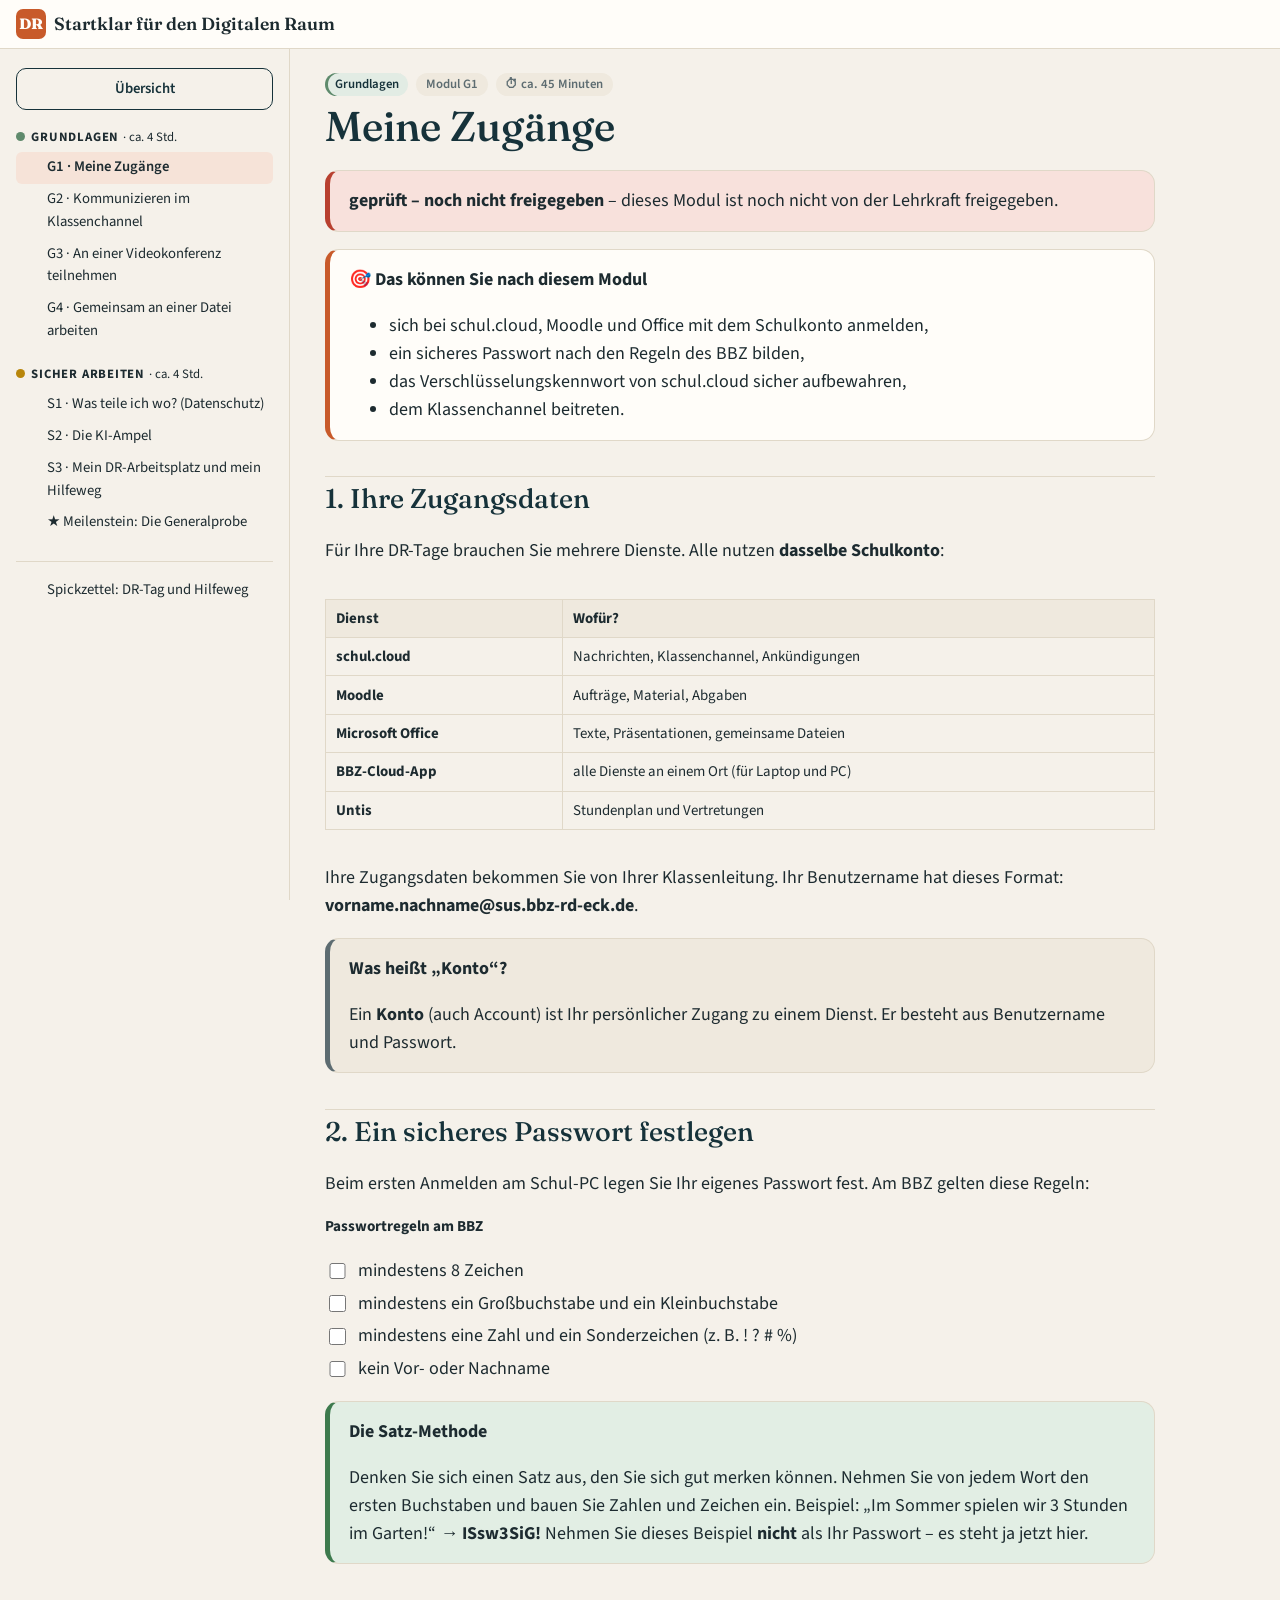
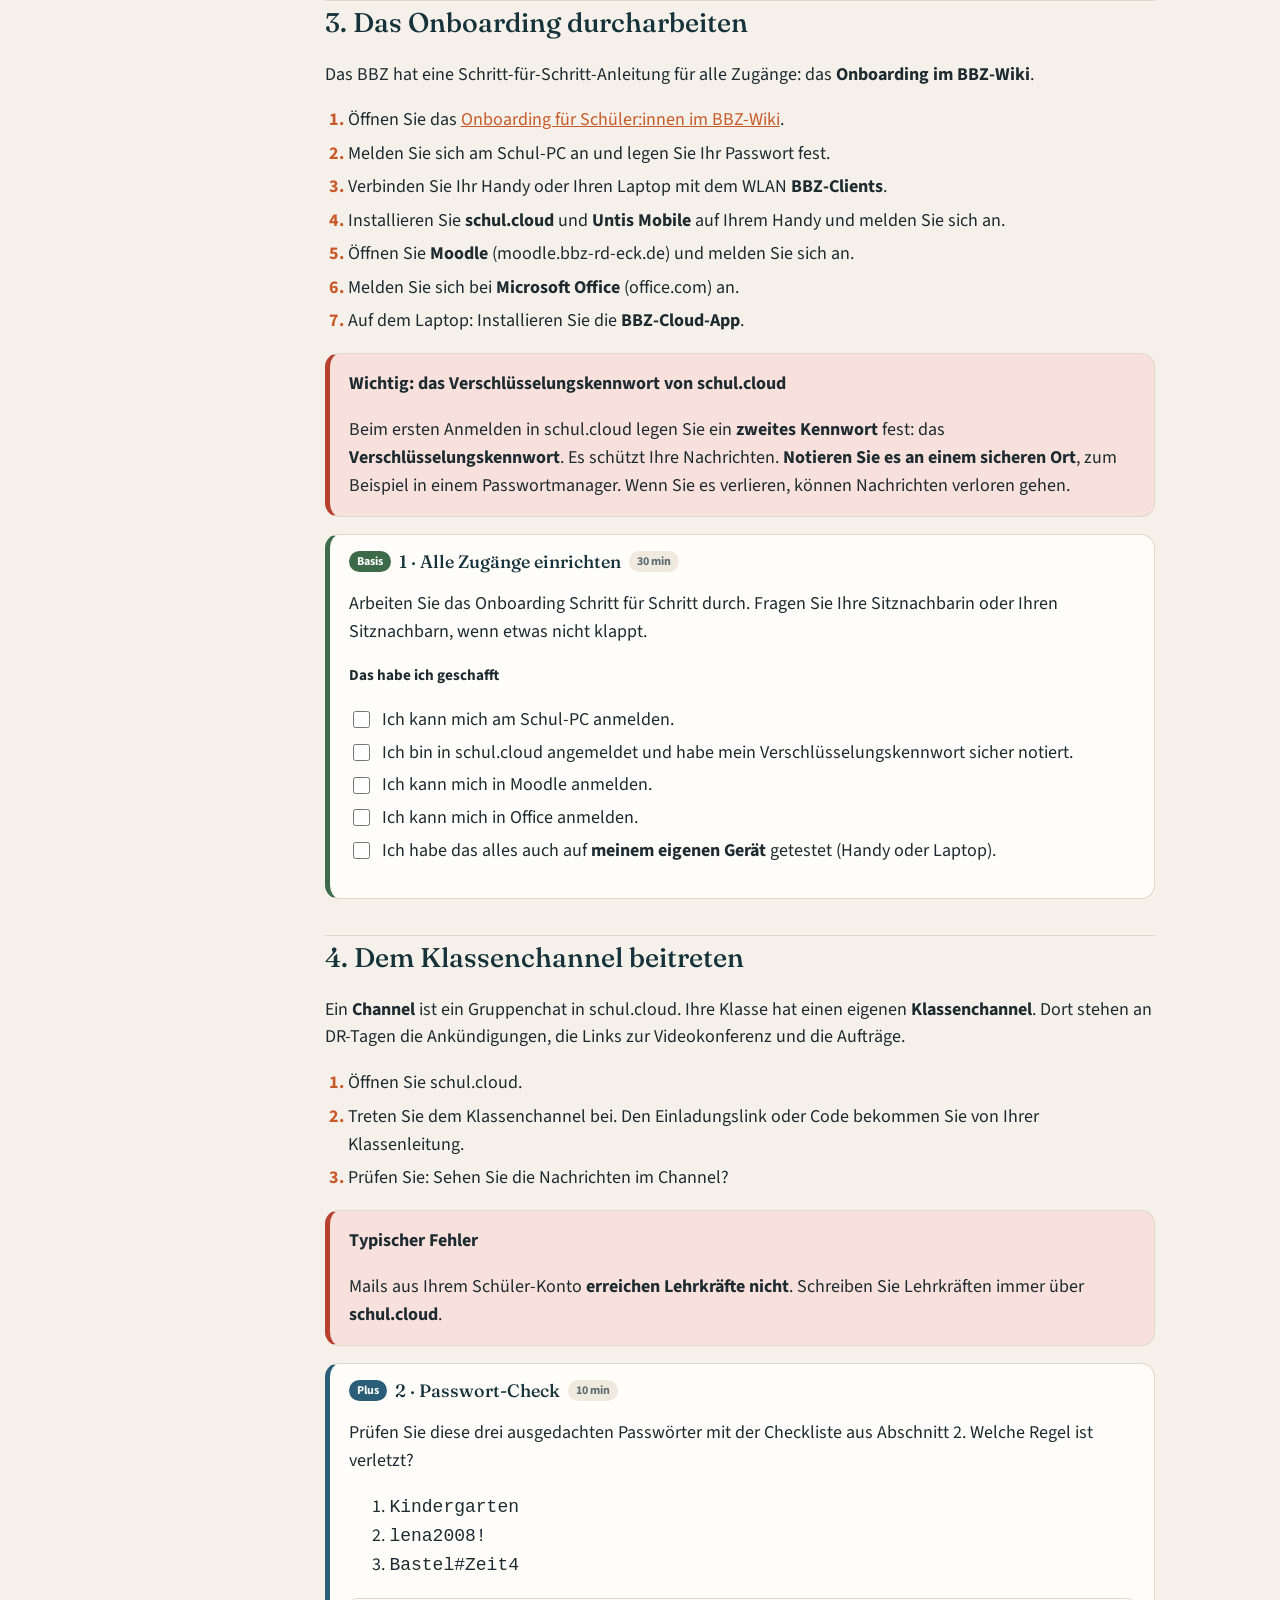
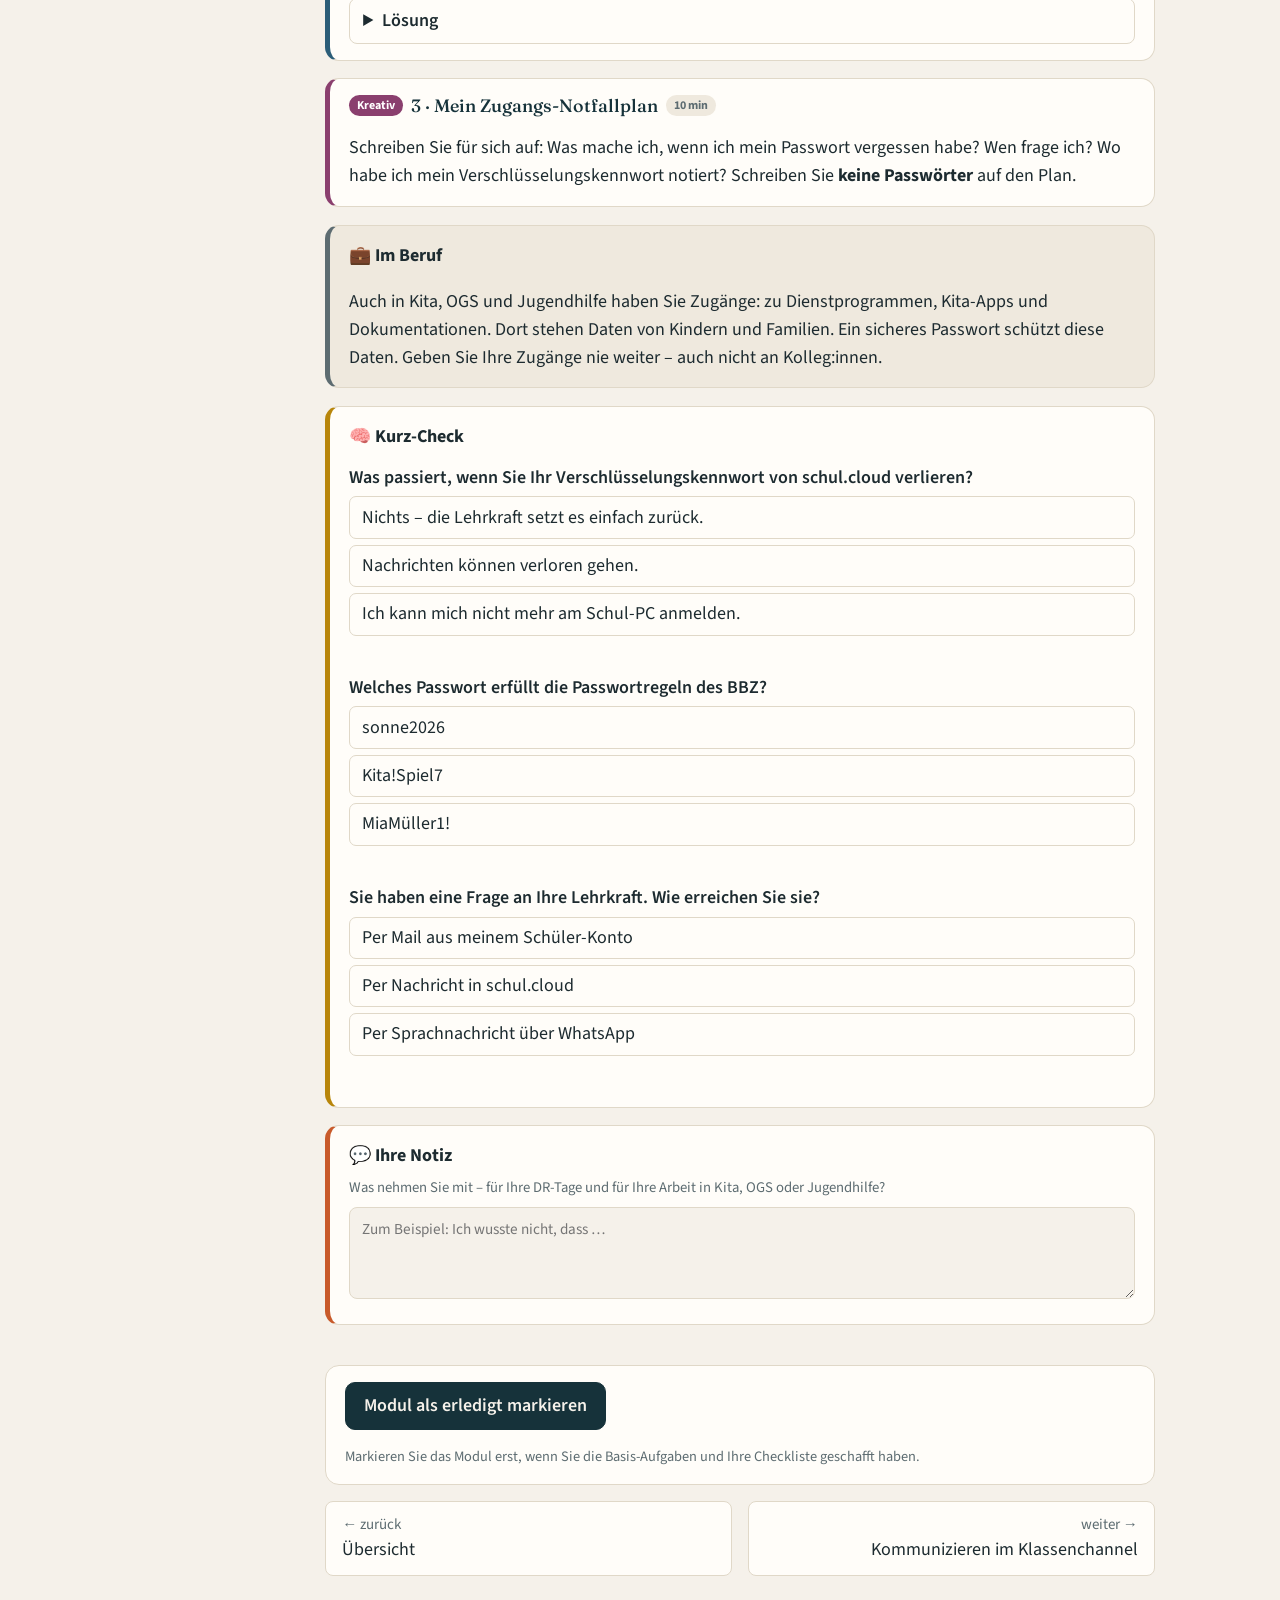
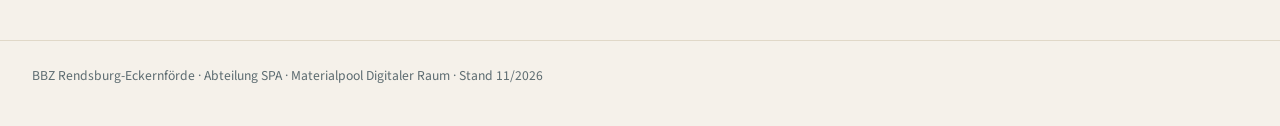
==== docs/g1-meine-zugange.html @ 99f927c0 "Lernpfad DR-Starter: Kursbeschreibung, 8 Module, Spickzettel, Lehrkräfteseite, Quellen; Web-Version " ====
<!doctype html>
<html lang="de">
<head>
<meta charset="utf-8">
<meta name="viewport" content="width=device-width, initial-scale=1">
<title>Meine Zugänge – Startklar für den Digitalen Raum</title>
<link rel="stylesheet" href="assets/css/style.css">
<link rel="stylesheet" href="assets/css/kurs.css">
<script src="assets/js/kurs.js"></script>
<script src="assets/js/medien.js" defer></script>
<script src="assets/js/app.js" defer></script>
</head>
<body data-module="g1">
<header id="topbar"></header>
<div class="layout">
<nav id="sidebar" aria-label="Lernpfad"></nav>
<main>
<div class="box warn"><strong>geprüft – noch nicht freigegeben</strong> – dieses Modul ist noch nicht von der Lehrkraft freigegeben.</div><div class="box goals"><div class="box-title">🎯 Das können Sie nach diesem Modul</div><ul><li>sich bei schul.cloud, Moodle und Office mit dem Schulkonto anmelden,</li><li>ein sicheres Passwort nach den Regeln des BBZ bilden,</li><li>das Verschlüsselungskennwort von schul.cloud sicher aufbewahren,</li><li>dem Klassenchannel beitreten.</li></ul></div><h2>1. Ihre Zugangsdaten</h2>
<p>Für Ihre DR-Tage brauchen Sie mehrere Dienste. Alle nutzen <strong>dasselbe Schulkonto</strong>:</p>
<div class="table-wrap"><table>
<thead>
<tr>
<th>Dienst</th>
<th>Wofür?</th>
</tr>
</thead>
<tbody>
<tr>
<td><strong>schul.cloud</strong></td>
<td>Nachrichten, Klassenchannel, Ankündigungen</td>
</tr>
<tr>
<td><strong>Moodle</strong></td>
<td>Aufträge, Material, Abgaben</td>
</tr>
<tr>
<td><strong>Microsoft Office</strong></td>
<td>Texte, Präsentationen, gemeinsame Dateien</td>
</tr>
<tr>
<td><strong>BBZ-Cloud-App</strong></td>
<td>alle Dienste an einem Ort (für Laptop und PC)</td>
</tr>
<tr>
<td><strong>Untis</strong></td>
<td>Stundenplan und Vertretungen</td>
</tr>
</tbody>
</table></div>
<p>Ihre Zugangsdaten bekommen Sie von Ihrer Klassenleitung. Ihr Benutzername hat dieses Format: <strong>vorname.nachname@sus.bbz-rd-eck.de</strong>.</p>
<div class="box note"><div class="box-title">Was heißt „Konto“?</div><p>Ein <strong>Konto</strong> (auch Account) ist Ihr persönlicher Zugang zu einem Dienst. Er besteht aus Benutzername und Passwort.</p>
</div><h2>2. Ein sicheres Passwort festlegen</h2>
<p>Beim ersten Anmelden am Schul-PC legen Sie Ihr eigenes Passwort fest. Am BBZ gelten diese Regeln:</p>
<div class="checkliste"><div class="check-title">Passwortregeln am BBZ</div><ul class="check">
<li>mindestens 8 Zeichen</li>
<li>mindestens ein Großbuchstabe und ein Kleinbuchstabe</li>
<li>mindestens eine Zahl und ein Sonderzeichen (z. B. ! ? # %)</li>
<li>kein Vor- oder Nachname</li>
</ul>
</div><div class="box tip"><div class="box-title">Die Satz-Methode</div><p>Denken Sie sich einen Satz aus, den Sie sich gut merken können. Nehmen Sie von jedem Wort den ersten Buchstaben und bauen Sie Zahlen und Zeichen ein.
Beispiel: „Im Sommer spielen wir 3 Stunden im Garten!“ → <strong>ISsw3SiG!</strong>
Nehmen Sie dieses Beispiel <strong>nicht</strong> als Ihr Passwort – es steht ja jetzt hier.</p>
</div><h2>3. Das Onboarding durcharbeiten</h2>
<p>Das BBZ hat eine Schritt-für-Schritt-Anleitung für alle Zugänge: das <strong>Onboarding im BBZ-Wiki</strong>.</p>
<div class="schritte"><ol class="steps">
<li>Öffnen Sie das <a href="https://wiki.bbz-rd-eck.com/doku.php?id=anleitungen_lul:onboarding:onboarding_sus" target="_blank" rel="noopener">Onboarding für Schüler:innen im BBZ-Wiki</a>.</li>
<li>Melden Sie sich am Schul-PC an und legen Sie Ihr Passwort fest.</li>
<li>Verbinden Sie Ihr Handy oder Ihren Laptop mit dem WLAN <strong>BBZ-Clients</strong>.</li>
<li>Installieren Sie <strong>schul.cloud</strong> und <strong>Untis Mobile</strong> auf Ihrem Handy und melden Sie sich an.</li>
<li>Öffnen Sie <strong>Moodle</strong> (moodle.bbz-rd-eck.de) und melden Sie sich an.</li>
<li>Melden Sie sich bei <strong>Microsoft Office</strong> (office.com) an.</li>
<li>Auf dem Laptop: Installieren Sie die <strong>BBZ-Cloud-App</strong>.</li>
</ol>
</div><div class="box warn"><div class="box-title">Wichtig: das Verschlüsselungskennwort von schul.cloud</div><p>Beim ersten Anmelden in schul.cloud legen Sie ein <strong>zweites Kennwort</strong> fest: das <strong>Verschlüsselungskennwort</strong>. Es schützt Ihre Nachrichten.
<strong>Notieren Sie es an einem sicheren Ort</strong>, zum Beispiel in einem Passwortmanager. Wenn Sie es verlieren, können Nachrichten verloren gehen.</p>
</div><div class="box task basis"><div class="task-head"><span class="lvl basis">Basis</span><h3>1 · Alle Zugänge einrichten</h3><span class="lvl time">30 min</span></div><p>Arbeiten Sie das Onboarding Schritt für Schritt durch. Fragen Sie Ihre Sitznachbarin oder Ihren Sitznachbarn, wenn etwas nicht klappt.</p>
<div class="checkliste"><div class="check-title">Das habe ich geschafft</div><ul class="check">
<li>Ich kann mich am Schul-PC anmelden.</li>
<li>Ich bin in schul.cloud angemeldet und habe mein Verschlüsselungskennwort sicher notiert.</li>
<li>Ich kann mich in Moodle anmelden.</li>
<li>Ich kann mich in Office anmelden.</li>
<li>Ich habe das alles auch auf <strong>meinem eigenen Gerät</strong> getestet (Handy oder Laptop).</li>
</ul>
</div></div><h2>4. Dem Klassenchannel beitreten</h2>
<p>Ein <strong>Channel</strong> ist ein Gruppenchat in schul.cloud. Ihre Klasse hat einen eigenen <strong>Klassenchannel</strong>. Dort stehen an DR-Tagen die Ankündigungen, die Links zur Videokonferenz und die Aufträge.</p>
<div class="schritte"><ol class="steps">
<li>Öffnen Sie schul.cloud.</li>
<li>Treten Sie dem Klassenchannel bei. Den Einladungslink oder Code bekommen Sie von Ihrer Klassenleitung.</li>
<li>Prüfen Sie: Sehen Sie die Nachrichten im Channel?</li>
</ol>
</div><div class="box warn"><div class="box-title">Typischer Fehler</div><p>Mails aus Ihrem Schüler-Konto <strong>erreichen Lehrkräfte nicht</strong>. Schreiben Sie Lehrkräften immer über <strong>schul.cloud</strong>.</p>
</div><div class="box task plus"><div class="task-head"><span class="lvl plus">Plus</span><h3>2 · Passwort-Check</h3><span class="lvl time">10 min</span></div><p>Prüfen Sie diese drei ausgedachten Passwörter mit der Checkliste aus Abschnitt 2. Welche Regel ist verletzt?</p>
<ol>
<li><code>Kindergarten</code></li>
<li><code>lena2008!</code></li>
<li><code>Bastel#Zeit4</code></li>
</ol>
<details><summary>Lösung</summary><ol>
<li>Keine Zahl, kein Sonderzeichen.</li>
<li>Kein Großbuchstabe – und „Lena“ ist ein Vorname.</li>
<li>Erfüllt alle Regeln.</li>
</ol>
</details></div><div class="box task kreativ"><div class="task-head"><span class="lvl kreativ">Kreativ</span><h3>3 · Mein Zugangs-Notfallplan</h3><span class="lvl time">10 min</span></div><p>Schreiben Sie für sich auf: Was mache ich, wenn ich mein Passwort vergessen habe? Wen frage ich? Wo habe ich mein Verschlüsselungskennwort notiert?
Schreiben Sie <strong>keine Passwörter</strong> auf den Plan.</p>
</div><div class="box note"><div class="box-title">💼 Im Beruf</div><p>Auch in Kita, OGS und Jugendhilfe haben Sie Zugänge: zu Dienstprogrammen, Kita-Apps und Dokumentationen. Dort stehen Daten von Kindern und Familien. Ein sicheres Passwort schützt diese Daten. Geben Sie Ihre Zugänge nie weiter – auch nicht an Kolleg:innen.</p>
</div><div class="box quiz"><div class="box-title">🧠 Kurz-Check</div><div class="qa" data-right="2"><p class="q">Was passiert, wenn Sie Ihr Verschlüsselungskennwort von schul.cloud verlieren?</p><ol><li>Nichts – die Lehrkraft setzt es einfach zurück.</li><li>Nachrichten können verloren gehen.</li><li>Ich kann mich nicht mehr am Schul-PC anmelden.</li></ol><p class="fb" data-ok="Richtig. Das Verschlüsselungskennwort schützt Ihre Nachrichten. Ohne es kann schul.cloud alte Nachrichten nicht mehr entschlüsseln." data-no="Nicht ganz. Das Verschlüsselungskennwort ist ein eigenes Kennwort nur für Ihre Nachrichten in schul.cloud. Geht es verloren, können Nachrichten verloren gehen."></p></div><div class="qa" data-right="2"><p class="q">Welches Passwort erfüllt die Passwortregeln des BBZ?</p><ol><li>sonne2026</li><li>Kita!Spiel7</li><li>MiaMüller1!</li></ol><p class="fb" data-ok="Genau. Mindestens 8 Zeichen, Groß- und Kleinbuchstaben, eine Zahl, ein Sonderzeichen – und kein Name." data-no="Prüfen Sie noch einmal alle Regeln. „sonne2026“ hat keinen Großbuchstaben und kein Sonderzeichen. „MiaMüller1!“ enthält einen Namen."></p></div><div class="qa" data-right="2"><p class="q">Sie haben eine Frage an Ihre Lehrkraft. Wie erreichen Sie sie?</p><ol><li>Per Mail aus meinem Schüler-Konto</li><li>Per Nachricht in schul.cloud</li><li>Per Sprachnachricht über WhatsApp</li></ol><p class="fb" data-ok="Richtig. Mails aus dem Schüler-Konto erreichen Lehrkräfte nicht. Nachrichten laufen über schul.cloud." data-no="Mails aus dem Schüler-Konto kommen bei Lehrkräften nicht an, und private Messenger sind nicht vorgesehen. Nutzen Sie schul.cloud."></p></div></div>
</main>
</div>
<footer class="site">BBZ Rendsburg-Eckernförde · Abteilung SPA · Materialpool Digitaler Raum · Stand 11/2026</footer>
</body>
</html>
---- docs/assets/css/style.css ----
/* Lernpfad-Baukasten – gemeinsames Design aller Lernpfade (BBZ Rendsburg-Eckernförde).
   Kursspezifisches (Farben der Stufen und Varianten) steht in kurs.css, die bauen.py erzeugt.
   Schriften lokal eingebunden (SIL Open Font License, siehe assets/fonts/). */

@font-face {
  font-family: "Fraunces"; font-style: normal; font-display: swap; font-weight: 100 900;
  src: url(../fonts/fraunces-latin-opsz-normal.woff2) format("woff2-variations");
}
@font-face {
  font-family: "Source Sans 3"; font-style: normal; font-display: swap; font-weight: 200 900;
  src: url(../fonts/source-sans-3-latin-wght-normal.woff2) format("woff2-variations");
}
@font-face {
  font-family: "Source Sans 3"; font-style: italic; font-display: swap; font-weight: 200 900;
  src: url(../fonts/source-sans-3-latin-wght-italic.woff2) format("woff2-variations");
}

:root {
  --bg: #f5f1ea;
  --surface: #fffdf9;
  --surface-2: #efe9de;
  --text: #1d2b30;
  --deep: #16323a;
  --muted: #5d6c71;
  --border: #e0d8c8;
  --accent: #c85a2a;
  --accent-soft: #f6e3d8;
  /* Farbplätze für Stufen (kurs.css ordnet die Stufen zu) */
  --lv-1: #5f8a6c; --lv-1-soft: #e2ece4;
  --lv-2: #b8860b; --lv-2-soft: #f5ebd0;
  --lv-3: #c85a2a; --lv-3-soft: #f6e3d8;
  --lv-4: #2b6f7c; --lv-4-soft: #dcecef;
  --lv-5: #7a5a9a; --lv-5-soft: #ece4f3;
  --ok: #3d7a4d;
  --ok-soft: #e2eee4;
  --warn: #7d5e08;
  --warn-soft: #fbf0d2;
  --bad: #b8402f;
  --bad-soft: #f8e1dc;
  /* Farbplätze für Varianten des Umschalters (z. B. zwei Programme) */
  --v-1: #b7472a;
  --v-2: #2b6f7c;
  --v-3: #7a5a9a;
  --hl: #d99a1e;
  --radius: 14px;
  --shadow: none;
  --font: "Source Sans 3", Arial, sans-serif;
  --font-head: "Fraunces", Georgia, serif;
}

@media (prefers-color-scheme: dark) {
  :root {
    --bg: #121c1f;
    --surface: #1a272b;
    --surface-2: #223237;
    --text: #e7ecec;
    --deep: #cfe0e2;
    --muted: #9fb0b4;
    --border: #2c3d42;
    --accent: #ec8a5a;
    --accent-soft: #3a2820;
    --lv-1: #8fbf9b; --lv-1-soft: #1f3327;
    --lv-2: #e2b34a; --lv-2-soft: #3a3016;
    --lv-3: #ec8a5a; --lv-3-soft: #3a2820;
    --lv-4: #6cc3d1; --lv-4-soft: #17333a;
    --lv-5: #b99ad8; --lv-5-soft: #2d2438;
    --ok: #8fbf9b; --ok-soft: #1f3327;
    --warn: #e2b34a; --warn-soft: #3a3016;
    --bad: #f08a7a; --bad-soft: #3d201c;
    --v-1: #f08a6a;
    --v-2: #6cc3d1;
    --v-3: #b99ad8;
    --hl: #e2b34a;
  }
}

* { box-sizing: border-box; }
html { scroll-behavior: smooth; }
body {
  margin: 0;
  background: var(--bg);
  color: var(--text);
  font-family: var(--font);
  font-size: 18px;
  line-height: 1.55;
}
img { max-width: 100%; height: auto; }
a { color: var(--accent); }
h1, h2, h3 { font-family: var(--font-head); font-weight: 500; color: var(--deep); line-height: 1.15; }
h4 { line-height: 1.25; }
h2 { margin-top: 2.2rem; padding-top: .4rem; border-top: 1px solid var(--border); }
h3 { margin-top: 1.6rem; }

/* ---------- Kopfzeile ---------- */
.topbar {
  position: sticky; top: 0; z-index: 20;
  display: flex; align-items: center; gap: 1rem; flex-wrap: wrap;
  padding: .55rem 1rem;
  background: var(--surface);
  border-bottom: 1px solid var(--border);
}
.brand { font-family: var(--font-head); font-weight: 600; font-size: 1.1rem; text-decoration: none; color: var(--text); display: flex; align-items: center; gap: .5rem; }
.brand .logo {
  width: 30px; height: 30px; border-radius: 7px; background: var(--accent); color: var(--surface);
  display: grid; place-items: center; font-size: 15px; font-weight: 800;
}
.topbar .spacer { flex: 1; }
.menu-btn { display: none; }

.app-switch { display: inline-flex; border: 1px solid var(--border); border-radius: 999px; overflow: hidden; }
.app-switch button {
  border: 0; background: transparent; color: var(--text); font: inherit; font-size: .88rem;
  padding: .3rem .8rem; cursor: pointer;
}
.app-switch button[aria-pressed="true"] { background: var(--text); color: var(--bg); }
.app-switch-label { font-size: .85rem; color: var(--muted); }
@media (max-width: 560px) { .app-switch-label { display: none; } }

/* ---------- Layout ---------- */
.layout { display: grid; grid-template-columns: 290px minmax(0, 1fr); max-width: 1320px; margin: 0 auto; }
.layout.wide { grid-template-columns: minmax(0, 1fr); }
#sidebar {
  position: sticky; top: var(--topbar-h, 52px); align-self: start;
  height: calc(100vh - var(--topbar-h, 52px)); overflow-y: auto; overscroll-behavior: contain;
  padding: 1.2rem 1rem 2rem; border-right: 1px solid var(--border);
  font-size: .92rem;
}
#sidebar h4 { margin: 1.2rem 0 .4rem; font-size: .8rem; text-transform: uppercase; letter-spacing: .06em; }
#sidebar h4 .dot { display: inline-block; width: 9px; height: 9px; border-radius: 50%; margin-right: .4rem; }
#sidebar ul { list-style: none; margin: 0; padding: 0; }
#sidebar li a {
  display: flex; gap: .45rem; align-items: baseline;
  padding: .28rem .5rem; border-radius: 6px; text-decoration: none; color: var(--text);
}
#sidebar li a:hover { background: var(--surface-2); }
#sidebar li a.current { background: var(--accent-soft); font-weight: 600; }
#sidebar li a .tick { width: 1.1em; flex: none; color: var(--ok); }
#sidebar .extra { margin-top: 1.4rem; border-top: 1px solid var(--border); padding-top: .8rem; }

main { padding: 1.5rem 2.2rem 4rem; max-width: 900px; width: 100%; }
.layout.wide main { max-width: 1100px; margin: 0 auto; }

@media (max-width: 900px) {
  .layout { grid-template-columns: minmax(0, 1fr); }
  #sidebar {
    display: none; position: fixed; top: var(--topbar-h, 52px); left: 0; right: 0; bottom: 0;
    height: auto; max-height: none; align-self: stretch; z-index: 15;
    background: var(--surface); border: 0; -webkit-overflow-scrolling: touch;
  }
  body.nav-open #sidebar { display: block; }
  body.nav-open { overflow: hidden; }
  .menu-btn { display: inline-block; border: 1px solid var(--border); background: var(--surface); color: var(--text); border-radius: 8px; padding: .25rem .6rem; font: inherit; }
  main { padding: 1rem 16px 3rem; }
  body { font-size: 16px; }
}

/* ---------- Modulkopf ---------- */
.mod-head { margin-bottom: 1.2rem; }
.badges { display: flex; gap: .5rem; flex-wrap: wrap; margin-bottom: .4rem; }
.badge {
  display: inline-block; font-size: .8rem; font-weight: 600; padding: .12rem .6rem; border-radius: 999px;
  background: var(--surface-2); color: var(--muted);
}
.mod-head h1 { margin: .3rem 0 .4rem; font-size: clamp(1.9rem, 4.5vw, 2.6rem); }

/* ---------- Kästen ---------- */
.box {
  background: var(--surface); border: 1px solid var(--border); border-radius: var(--radius);
  padding: 1rem 1.2rem; margin: 1.1rem 0; box-shadow: var(--shadow);
}
.box > :first-child { margin-top: 0; }
.box > :last-child { margin-bottom: 0; }
.box .box-title { font-weight: 700; display: flex; gap: .5rem; align-items: center; margin-bottom: .4rem; }
.goals { border-left: 5px solid var(--accent); }
.tip { border-left: 5px solid var(--ok); background: var(--ok-soft); }
.design { border-left: 5px solid var(--hl); background: var(--warn-soft); }
.warn { border-left: 5px solid var(--bad); background: var(--bad-soft); }
.note { border-left: 5px solid var(--muted); background: var(--surface-2); }

/* App-spezifische Anleitungen */
.how { border-top: 4px solid var(--border); }
.how .app-label {
  display: inline-block; font-size: .78rem; font-weight: 700; letter-spacing: .03em; color: var(--surface);
  padding: .1rem .55rem; border-radius: 5px; margin-bottom: .5rem;
}
html[data-app="both"] .both-grid { display: grid; grid-template-columns: 1fr 1fr; gap: 1rem; align-items: start; }
html[data-app="both"] .both-grid > .box { margin: 0; }
@media (max-width: 900px) { html[data-app="both"] .both-grid { display: block; } html[data-app="both"] .both-grid > .box { margin: 1rem 0; } }

ol.steps, .schritte ol { padding-left: 1.4rem; }
ol.steps > li, .schritte ol > li { margin: .35rem 0; }
ol.steps > li::marker, .schritte ol > li::marker { font-weight: 700; color: var(--accent); }

/* Menüpfade und Tasten */
.path { white-space: normal; }
.path .seg {
  display: inline-block; padding: 0 .4rem; margin: .1rem 0; border-radius: 5px;
  background: var(--surface-2); border: 1px solid var(--border); font-weight: 600; font-size: .93em;
}
.path .sep { color: var(--muted); margin: 0 .2rem; }
kbd {
  display: inline-block; font-family: inherit; font-size: .85em; font-weight: 600;
  padding: .02rem .4rem; border: 1px solid var(--border); border-bottom-width: 3px;
  border-radius: 5px; background: var(--surface);
}

/* ---------- Ribbon-Schema ---------- */
figure { margin: 1.1rem 0; }
figcaption { font-size: .88rem; color: var(--muted); margin-top: .35rem; }
.ribbon {
  border: 1px solid var(--border); border-radius: 8px; overflow: hidden;
  background: var(--surface); font-size: .82rem; box-shadow: var(--shadow);
}
.ribbon .rb-title {
  display: flex; align-items: center; gap: .5rem; padding: .25rem .6rem; color: var(--surface); font-weight: 600; font-size: .78rem;
}
.ribbon .rb-tabs { display: flex; flex-wrap: wrap; gap: 0; padding: 0 .3rem; background: var(--surface-2); border-bottom: 1px solid var(--border); }
.ribbon .rb-tab { padding: .25rem .45rem; color: var(--muted); white-space: nowrap; }
.ribbon .rb-tab.on {
  color: var(--text); font-weight: 700; background: var(--surface);
  border: 1px solid var(--border); border-bottom-color: var(--surface); margin-bottom: -1px;
  border-radius: 6px 6px 0 0; outline: 3px solid var(--hl); outline-offset: -3px;
}
.ribbon .rb-body { display: flex; flex-wrap: wrap; gap: .4rem; padding: .55rem; align-items: stretch; }
.ribbon .rb-group {
  display: flex; flex-direction: column; justify-content: space-between;
  border: 1px solid var(--border); border-radius: 6px; padding: .3rem .4rem .2rem; min-width: 60px;
  background: var(--surface);
}
.ribbon .rb-btns { display: flex; flex-wrap: wrap; gap: .25rem; }
.ribbon .rb-btn {
  position: relative; padding: .28rem .5rem; border-radius: 5px; border: 1px solid transparent; white-space: nowrap;
}
.ribbon .rb-btn.on { border: 2px solid var(--hl); background: var(--warn-soft); font-weight: 700; }
.ribbon .rb-btn .num {
  position: absolute; top: -9px; right: -9px; width: 18px; height: 18px; border-radius: 50%;
  background: var(--hl); color: #111; font-size: .7rem; font-weight: 800; display: grid; place-items: center;
}
.ribbon .rb-glabel { text-align: center; color: var(--muted); font-size: .72rem; margin-top: .25rem; }
.ribbon .rb-menu {
  margin: 0 .5rem .6rem auto; max-width: 320px; border: 1px solid var(--border); border-radius: 6px;
  background: var(--surface); box-shadow: 0 4px 14px rgba(0,0,0,.12); overflow: hidden;
}
.ribbon .rb-menu .rb-mhead { font-size: .72rem; color: var(--muted); padding: .3rem .6rem 0; }
.ribbon .rb-menu div.it { padding: .25rem .6rem; }
.ribbon .rb-menu div.it.on { background: var(--warn-soft); font-weight: 700; border-left: 4px solid var(--hl); }

/* rechte Seitenleiste (OnlyOffice) bzw. Aufgabenbereich (PowerPoint) */
.sidepanel {
  max-width: 340px; border: 1px solid var(--border); border-radius: 8px; background: var(--surface);
  font-size: .82rem; box-shadow: var(--shadow); overflow: hidden;
}
.sidepanel .sp-head { padding: .35rem .7rem; font-weight: 700; color: var(--surface); }
.sidepanel .sp-row { padding: .25rem .7rem; border-top: 1px solid var(--border); }
.sidepanel .sp-row.h { color: var(--muted); font-size: .72rem; text-transform: uppercase; letter-spacing: .05em; background: var(--surface-2); }
.sidepanel .sp-row.on { background: var(--warn-soft); font-weight: 700; border-left: 4px solid var(--hl); }

/* Screenshot-Platzhalter */
.shot img { border: 1px solid var(--border); border-radius: 8px; display: block; cursor: zoom-in; }
.shot .placeholder {
  border: 2px dashed var(--border); border-radius: 8px; padding: 1rem; background: var(--surface-2);
  color: var(--muted); font-size: .88rem;
}
.shot .placeholder strong { color: var(--text); }
.shot .placeholder code { font-size: .8rem; word-break: break-all; }

/* ---------- Videos ---------- */
.media { display: grid; gap: .6rem; }
.media-item {
  display: flex; gap: .8rem; align-items: flex-start; padding: .6rem .8rem;
  border: 1px solid var(--border); border-radius: 8px; background: var(--surface); text-decoration: none; color: var(--text);
}
.media-item:hover { border-color: var(--accent); }
.media-item .ico {
  flex: none; width: 36px; height: 36px; border-radius: 8px; display: grid; place-items: center; color: var(--surface); font-size: 1rem;
}
.media-item .meta { font-size: .8rem; color: var(--muted); }
.media-item .t { font-weight: 600; }

/* ---------- Aufgaben ---------- */
.task { border-left: 5px solid var(--accent); }
.task .task-head { display: flex; flex-wrap: wrap; gap: .5rem; align-items: center; margin-bottom: .3rem; }
.task .task-head h3 { margin: 0; font-size: 1.12rem; }
.lvl {
  font-size: .75rem; font-weight: 700; padding: .08rem .5rem; border-radius: 999px; color: #fff;
}
.lvl.basis { background: #3d6b4a; }
.lvl.plus { background: #2b5d78; }
.lvl.kreativ { background: #8a3f6e; }
.lvl.time { background: var(--surface-2); color: var(--muted); }
.task.basis { border-left-color: #3d6b4a; }
.task.plus { border-left-color: #2b5d78; }
.task.kreativ { border-left-color: #8a3f6e; }

ul.check { list-style: none; padding-left: 0; }
ul.check li { display: flex; gap: .55rem; align-items: flex-start; margin: .3rem 0; }
ul.check input { margin-top: .35rem; width: 1.05rem; height: 1.05rem; accent-color: var(--ok); flex: none; }
ul.check li.done label { color: var(--muted); }
.check-title { font-weight: 700; margin-top: .8rem; font-size: .95rem; }

details {
  border: 1px solid var(--border); border-radius: 8px; padding: .5rem .8rem; margin: .7rem 0; background: var(--surface);
}
details summary { cursor: pointer; font-weight: 600; }
details[open] summary { margin-bottom: .4rem; }

/* ---------- Quiz ---------- */
.quiz { border-left: 5px solid var(--lv-2); }
.quiz .q { font-weight: 600; margin: .8rem 0 .3rem; }
.quiz ol { list-style: none; padding: 0; margin: 0; display: grid; gap: .35rem; }
.quiz li button {
  width: 100%; text-align: left; font: inherit; color: var(--text); cursor: pointer;
  padding: .4rem .7rem; border: 1px solid var(--border); border-radius: 7px; background: var(--surface);
}
.quiz li button:hover { border-color: var(--lv-2); }
.quiz li button.right { background: var(--ok-soft); border-color: var(--ok); }
.quiz li button.wrong { background: var(--bad-soft); border-color: var(--bad); }
.quiz .fb { min-height: 1.4em; margin: .3rem 0 .6rem; font-size: .92rem; }

/* ---------- Notizen, Selbstcheck, Ampel ---------- */
textarea {
  width: 100%; min-height: 80px; font: inherit; font-size: .95rem; padding: .6rem .7rem;
  border-radius: 8px; border: 1px solid var(--border); background: var(--bg); color: var(--text); resize: vertical;
}
.note-box { border-left: 5px solid var(--accent); }
.selfcheck .scq { margin: 0 0 1rem; }
.selfcheck .scq p { margin: 0 0 .4rem; font-weight: 600; }
.opts { display: flex; flex-wrap: wrap; gap: .5rem; }
.opts label {
  display: flex; align-items: center; gap: .4rem; padding: .35rem .85rem; cursor: pointer;
  border: 1px solid var(--border); border-radius: 999px; background: var(--bg);
}
.opts input { accent-color: var(--accent); }
.opts label:has(input:checked) { border-color: var(--accent); background: var(--accent-soft); }
#suggest { min-height: 1.6em; margin: .2rem 0 0; }
.ampel { display: grid; gap: .5rem; margin: .6rem 0; }
.ampel > div { display: flex; gap: .6rem; align-items: flex-start; padding: .5rem .7rem; border-radius: 8px; background: var(--surface); border: 1px solid var(--border); }
.ampel .dot { flex: none; width: 13px; height: 13px; border-radius: 50%; margin-top: .4rem; }
.ampel .g { background: #16a34a; } .ampel .y { background: #eab308; } .ampel .r { background: #dc2626; }

/* ---------- Abschluss & Pager ---------- */
.done-wrap { margin: 2.5rem 0 1rem; padding: 1rem 1.2rem; border-radius: var(--radius); background: var(--surface); border: 1px solid var(--border); display: flex; gap: 1rem; align-items: center; flex-wrap: wrap; }
.btn {
  display: inline-block; font: inherit; font-weight: 600; cursor: pointer; text-decoration: none;
  padding: .55rem 1.1rem; border-radius: 10px; border: 1px solid var(--deep); background: var(--deep); color: var(--bg);
}
.btn.secondary { background: transparent; color: var(--deep); }
.btn.is-done { background: var(--ok); border-color: var(--ok); }
.pager { display: flex; justify-content: space-between; gap: 1rem; margin-top: 1rem; }
.pager a { flex: 1; padding: .7rem 1rem; border: 1px solid var(--border); border-radius: 8px; text-decoration: none; color: var(--text); background: var(--surface); }
.pager a:hover { border-color: var(--accent); }
.pager a small { display: block; color: var(--muted); }
.pager a.next { text-align: right; }

/* ---------- Startseite ---------- */
.hero { padding: 2rem 0 1rem; }
.hero { position: relative; }
.hero h1 { font-size: clamp(2.2rem, 6vw, 3.4rem); margin: 0 0 .5rem; max-width: 16ch; }
.hero .logo-bbz { position: absolute; top: 1.2rem; right: 0; width: 120px; height: auto; border-radius: 6px; }
@media (max-width: 560px) { .hero .logo-bbz { width: 84px; top: .8rem; } .hero h1 { max-width: 11ch; } }
.hero p.lead { font-size: 1.15rem; color: var(--muted); max-width: 60ch; }
.levels { display: grid; grid-template-columns: repeat(3, 1fr); gap: 1rem; margin: 1.5rem 0; }
.levels.two { grid-template-columns: repeat(2, 1fr); }
@media (max-width: 900px) { .levels, .levels.two { grid-template-columns: 1fr; } }
.level-card {
  background: var(--surface); border: 1px solid var(--border); border-radius: var(--radius); padding: 1.1rem 1.2rem;
  border-top: 6px solid var(--border); box-shadow: var(--shadow); display: flex; flex-direction: column;
}
.level-card h2 { border: 0; margin: 0 0 .3rem; padding: 0; }
.level-card ul { padding-left: 1.1rem; margin: .5rem 0 1rem; font-size: .93rem; }
.level-card .btn { margin-top: auto; align-self: flex-start; }
.progress { height: 8px; border-radius: 99px; background: var(--surface-2); overflow: hidden; margin: .4rem 0 .2rem; }
.progress > span { display: block; height: 100%; background: var(--ok); width: 0; transition: width .3s; }
.progress-label { font-size: .8rem; color: var(--muted); }

table { border-collapse: collapse; width: 100%; font-size: .93rem; margin: 1rem 0; }
th, td { border: 1px solid var(--border); padding: .45rem .6rem; text-align: left; vertical-align: top; }
th { background: var(--surface-2); }
.table-wrap { overflow-x: auto; }

.status { font-size: .75rem; font-weight: 700; padding: .05rem .45rem; border-radius: 99px; white-space: nowrap; }
.status.ok { background: var(--ok-soft); color: var(--ok); }
.status.open { background: var(--warn-soft); color: var(--warn); }

footer.site { max-width: 1320px; margin: 0 auto; padding: 1.5rem 2rem 2.5rem; color: var(--muted); font-size: .85rem; border-top: 1px solid var(--border); }

@media print {
  .topbar, #sidebar, .pager, .done-wrap, .app-switch { display: none !important; }
  .layout { display: block; }
  details { break-inside: avoid; }
  details:not([open]) > *:not(summary) { display: none; }
}

/* Übungsdateien */
.download { border-left: 5px solid var(--lv-2); background: var(--lv-2-soft); }
.download .btn { margin-top: .2rem; }

/* Dateinamen-Schema (Farben wie im Tafelbild) */
:root { --fn-ordner: #2e8b3a; --fn-datum: #c62828; --fn-titel: #1565c0; --fn-typ: #c77700; }
@media (prefers-color-scheme: dark) { :root { --fn-ordner: #7fd18a; --fn-datum: #ff8a80; --fn-titel: #82b1ff; --fn-typ: #ffb74d; } }
.fn-ordner { color: var(--fn-ordner); font-weight: 700; }
.fn-datum { color: var(--fn-datum); font-weight: 700; }
.fn-titel { color: var(--fn-titel); font-weight: 700; }
.fn-typ, .fn-version { color: var(--fn-typ); font-weight: 700; }
.fn-demo { font-family: ui-monospace, Consolas, monospace; font-size: .95rem; background: var(--surface); border: 1px solid var(--border); border-radius: 8px; padding: .7rem .9rem; margin: .5rem 0; overflow-x: auto; }
.fn-demo .fn-line { padding-left: 1.5rem; white-space: nowrap; }
.fn-legend { margin: .4rem 0 .6rem; }

/* Moodle-Paket (SCORM): Hinweise statt Links auf andere Module */
.pkg-hint { margin: 0 0 .8rem; font-size: .9rem; color: var(--muted); }
.pkg-link { text-decoration: underline dotted; cursor: help; }
/* Moodle-Paket: Kursnavigation aus Moodle */
.course-nav .nav-sub { margin: .35rem 0 .2rem; }
.course-nav .nav-sub-title { display: block; font-size: .78rem; font-weight: 700; color: var(--muted); padding: .2rem .5rem; }
.course-nav .nav-sub ul { margin: 0 0 0 .4rem; padding-left: .4rem; border-left: 2px solid var(--border); }
.course-nav .nav-sub.locked span, .course-nav .nav-locked { display: flex; gap: .4rem; padding: .35rem .5rem; color: var(--muted); opacity: .75; font-size: .9rem; }
.course-nav .nav-ico { font-size: .85em; }
.pager .pkg-locked { flex: 1; padding: .7rem 1rem; border: 1px dashed var(--border); border-radius: 8px; color: var(--muted); text-align: right; cursor: default; }
.pager .pkg-locked small { display: block; }
.pager .pkg-locked small:last-child { margin-top: .2rem; font-size: .8rem; }
/* Moodle-Startseite „Mein Lernpfad“ */
.continue-box { border-left: 5px solid var(--accent); }
.continue-main { margin: .4rem 0 0; }
.btn.big { font-size: 1.15rem; padding: .8rem 1.4rem; }
.unit-list { list-style: none; padding-left: 0 !important; }
.unit-list li { margin: .15rem 0; }
.muted { color: var(--muted); }
/* Einstufungstest */
.tq ol { list-style: none; padding: 0; margin: 0; display: grid; gap: .35rem; }
.tq li label { display: flex; gap: .5rem; align-items: baseline; padding: .5rem .8rem; border: 1px solid var(--border); border-radius: 8px; background: var(--surface); cursor: pointer; }
.tq li label:hover { border-color: var(--lv-2); }
.tq li label.right { background: var(--ok-soft); border-color: var(--ok); }
.tq li label.wrong { background: var(--bad-soft); border-color: var(--bad); }
.tq .q { font-weight: 600; margin: 1rem 0 .3rem; }
.tq .fb { min-height: 1.2em; margin: .3rem 0 .6rem; font-size: .92rem; }
/* Moodle-Paket: Umschalter Kompaktmodus (Moodle-Kopfzeile aus/ein) */
.kompakt-btn { border: 1px solid var(--border); background: var(--surface); color: var(--text); border-radius: 8px; padding: .2rem .55rem; font: inherit; font-size: 1.05rem; line-height: 1.2; cursor: pointer; margin-left: .4rem; }
.kompakt-btn:hover { border-color: var(--accent); }
/* Zugang (zugang.js, nur Web-Version): Sperrmaske, Code-Feld auf der Übersicht, Schlüssel-Kasten */
html.lp-gesperrt body > *:not(.lp-zugang), html.lp-teil-gesperrt main { visibility: hidden; }
.lp-zugang { position: fixed; inset: 0; z-index: 1000; display: flex; align-items: center; justify-content: center; padding: 16px; background: color-mix(in srgb, var(--bg) 92%, transparent); }
.lp-zugang-box { width: min(420px, 100%); background: var(--surface); color: var(--text); border: 1px solid var(--border); border-radius: var(--radius); box-shadow: var(--shadow); padding: 1.6rem 1.5rem 1.2rem; text-align: center; }
.lp-zugang-box h1 { font-size: 1.35rem; margin: .3rem 0 .5rem; }
.lp-zugang-icon { font-size: 2.2rem; line-height: 1; }
.lp-zugang-text { color: var(--muted); margin: 0 0 1rem; }
.lp-zugang-box label { display: block; font-weight: 600; text-align: left; }
.lp-zugang-box input, .lp-codefeld input { width: 100%; box-sizing: border-box; margin-top: .3rem; padding: .55rem .7rem; font: inherit; border: 1px solid var(--border); border-radius: 8px; background: var(--bg); color: var(--text); }
.lp-zugang-fehler { color: var(--bad); min-height: 1.2em; margin: .4rem 0; font-size: .92rem; }
.lp-codefeld { margin: .4rem 0 .8rem; padding: .6rem .7rem; border: 1px dashed var(--border); border-radius: 8px; font-size: .92rem; }
.lp-codefeld label { display: block; margin-bottom: .4rem; }
.lp-codefeld input { max-width: 14rem; margin: .3rem .4rem 0 0; }
.lp-schluessel { border-top-color: var(--hl); }
.lp-schluessel .lp-code code { font-size: 1.25rem; letter-spacing: .06em; padding: .2rem .6rem; }
---- docs/assets/css/kurs.css ----
/* Erzeugt von bauen.py: Farben der Stufen und Varianten dieses Kurses. */
:root {
  --lv-grundlagen: var(--lv-1); --lv-grundlagen-soft: var(--lv-1-soft);
  --lv-sicher-arbeiten: var(--lv-2); --lv-sicher-arbeiten-soft: var(--lv-2-soft);
}
.badge.lv-grundlagen { background: var(--lv-grundlagen-soft); color: var(--deep); box-shadow: inset 3px 0 0 var(--lv-grundlagen); }
.level-card.grundlagen { border-top-color: var(--lv-grundlagen); }
.badge.lv-sicher-arbeiten { background: var(--lv-sicher-arbeiten-soft); color: var(--deep); box-shadow: inset 3px 0 0 var(--lv-sicher-arbeiten); }
.level-card.sicher-arbeiten { border-top-color: var(--lv-sicher-arbeiten); }
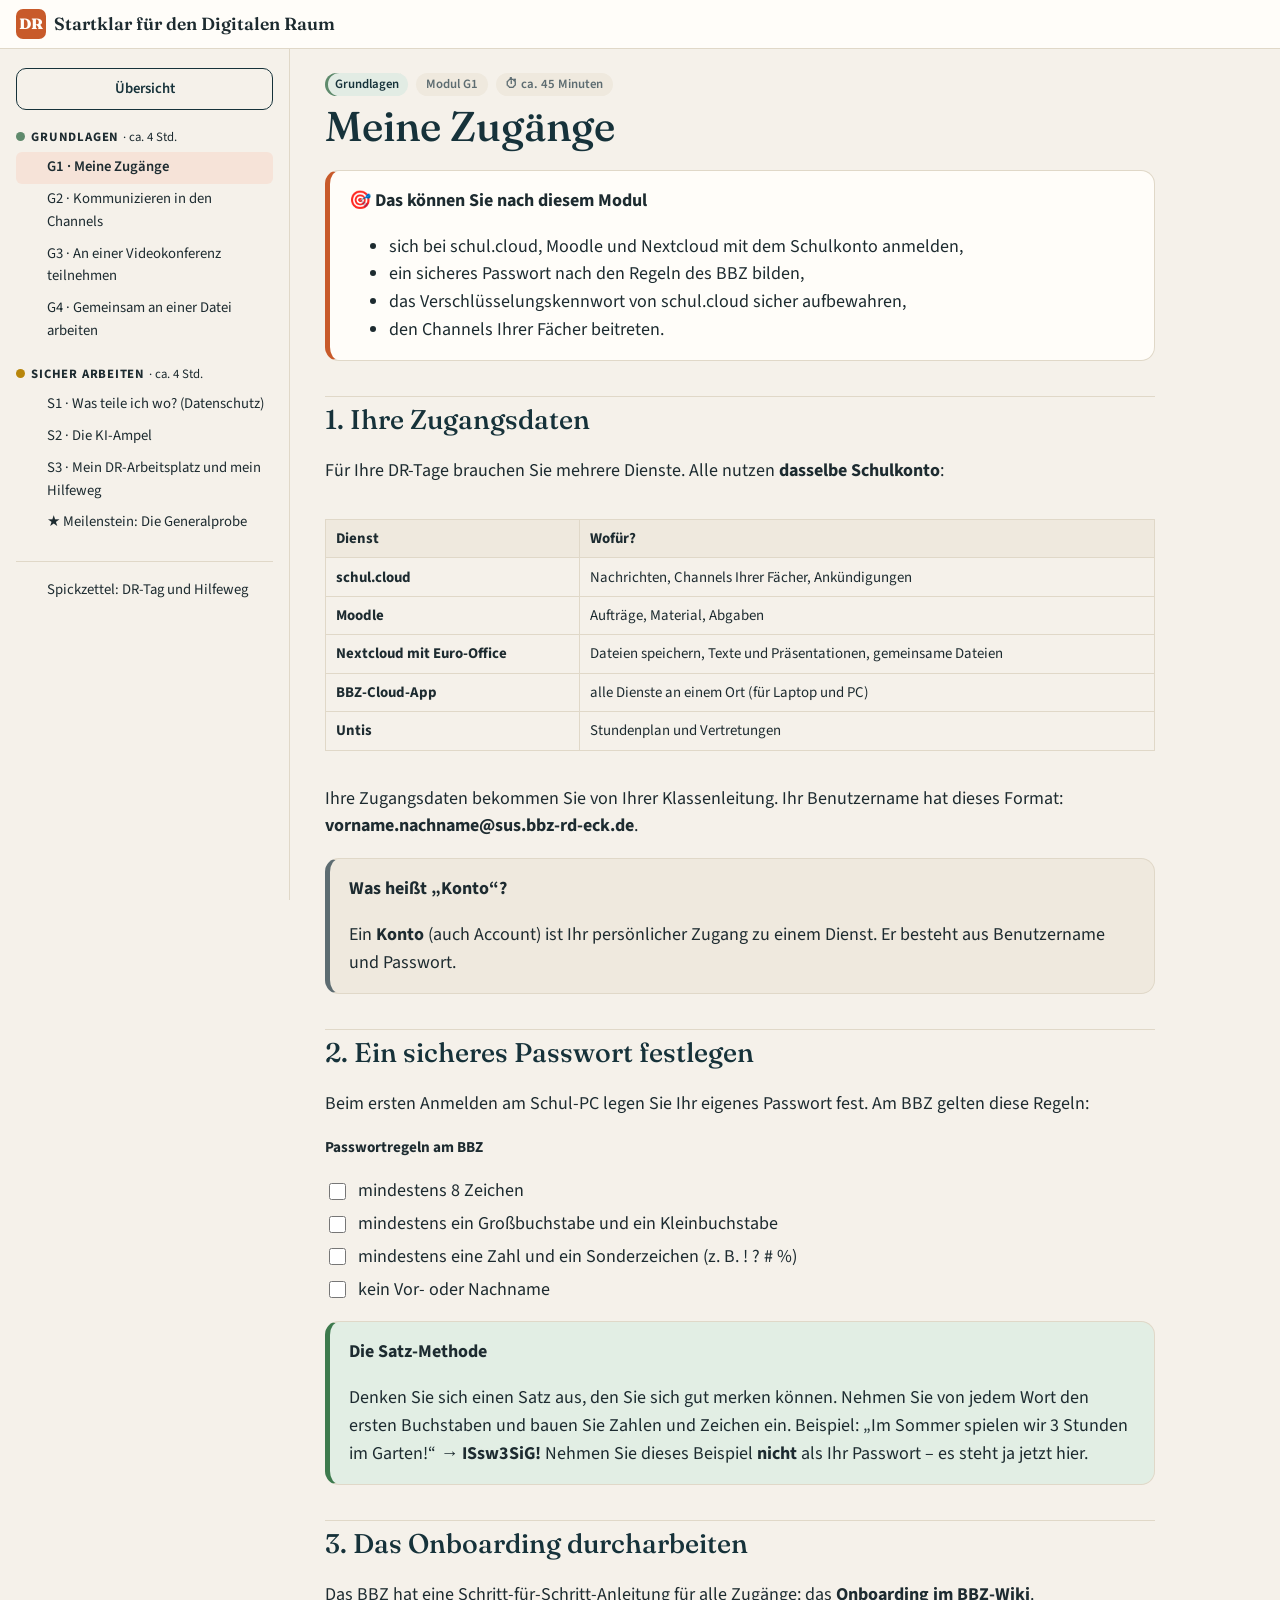
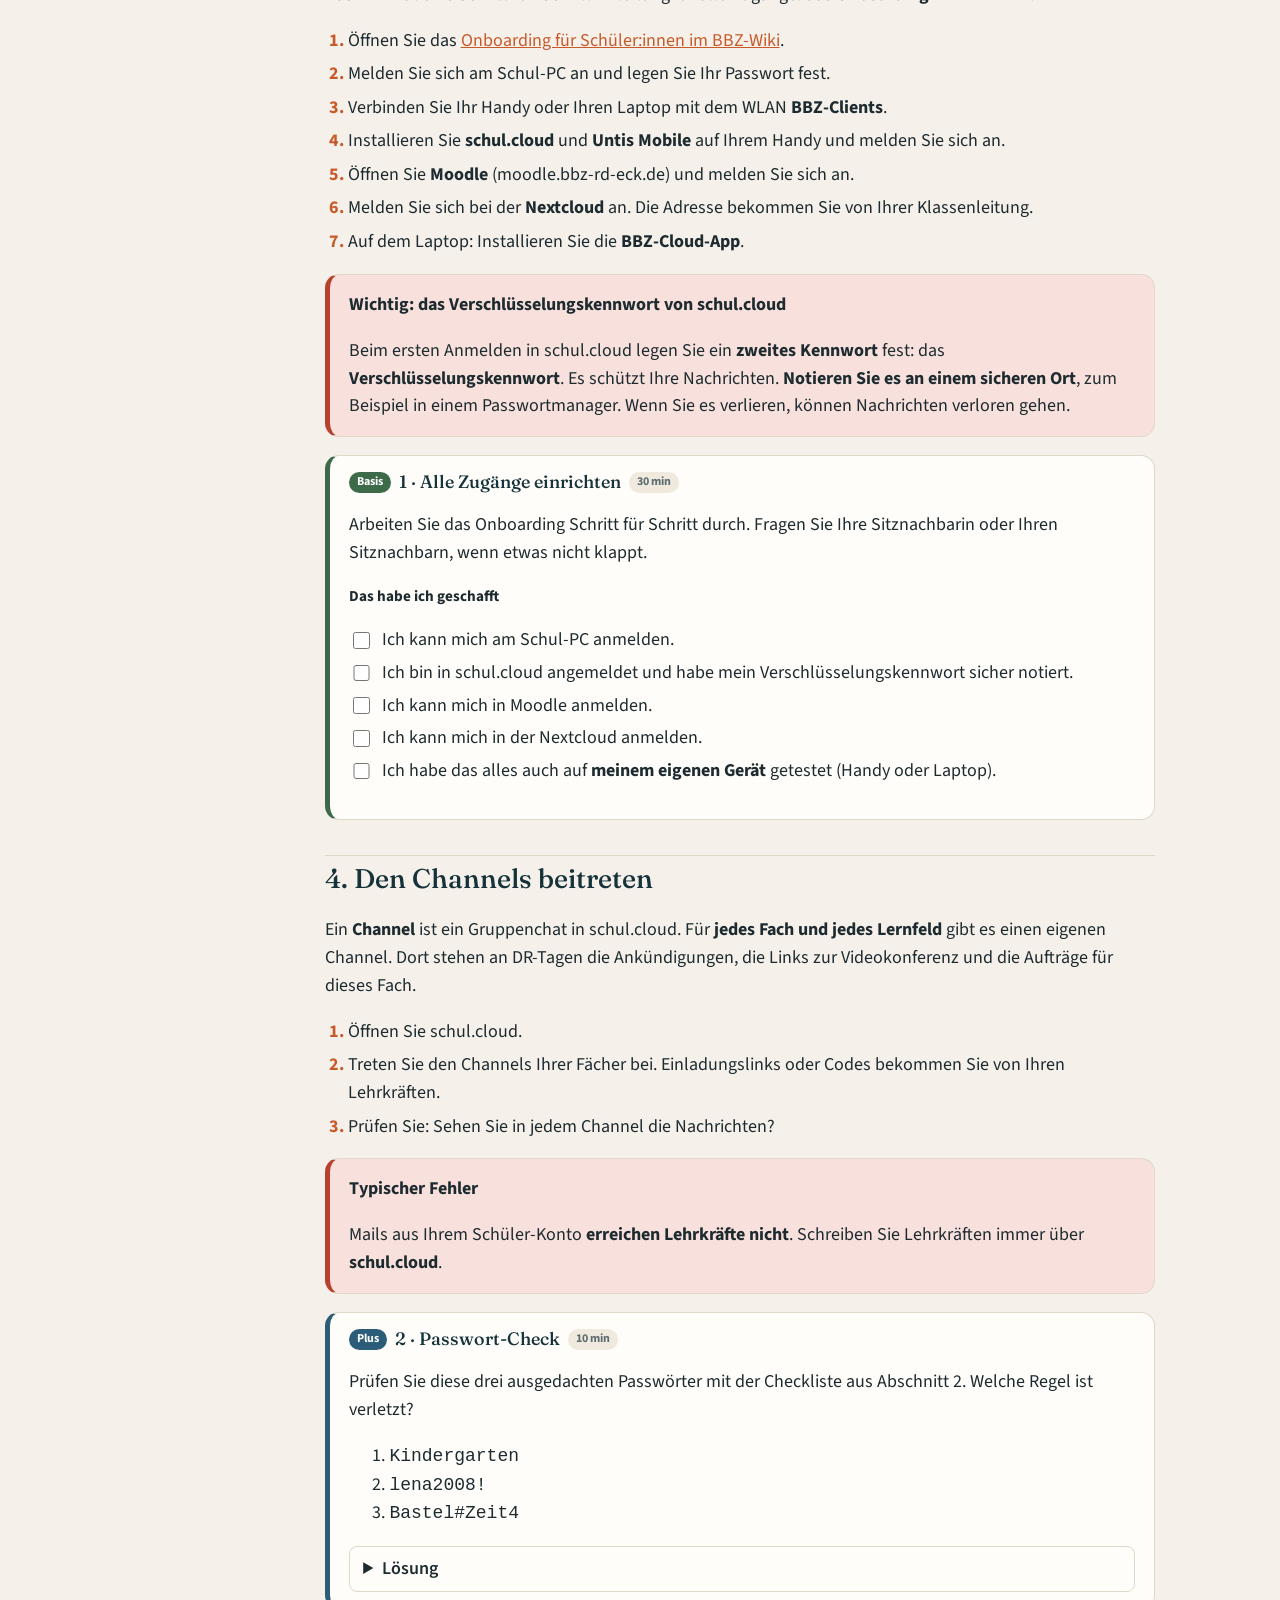
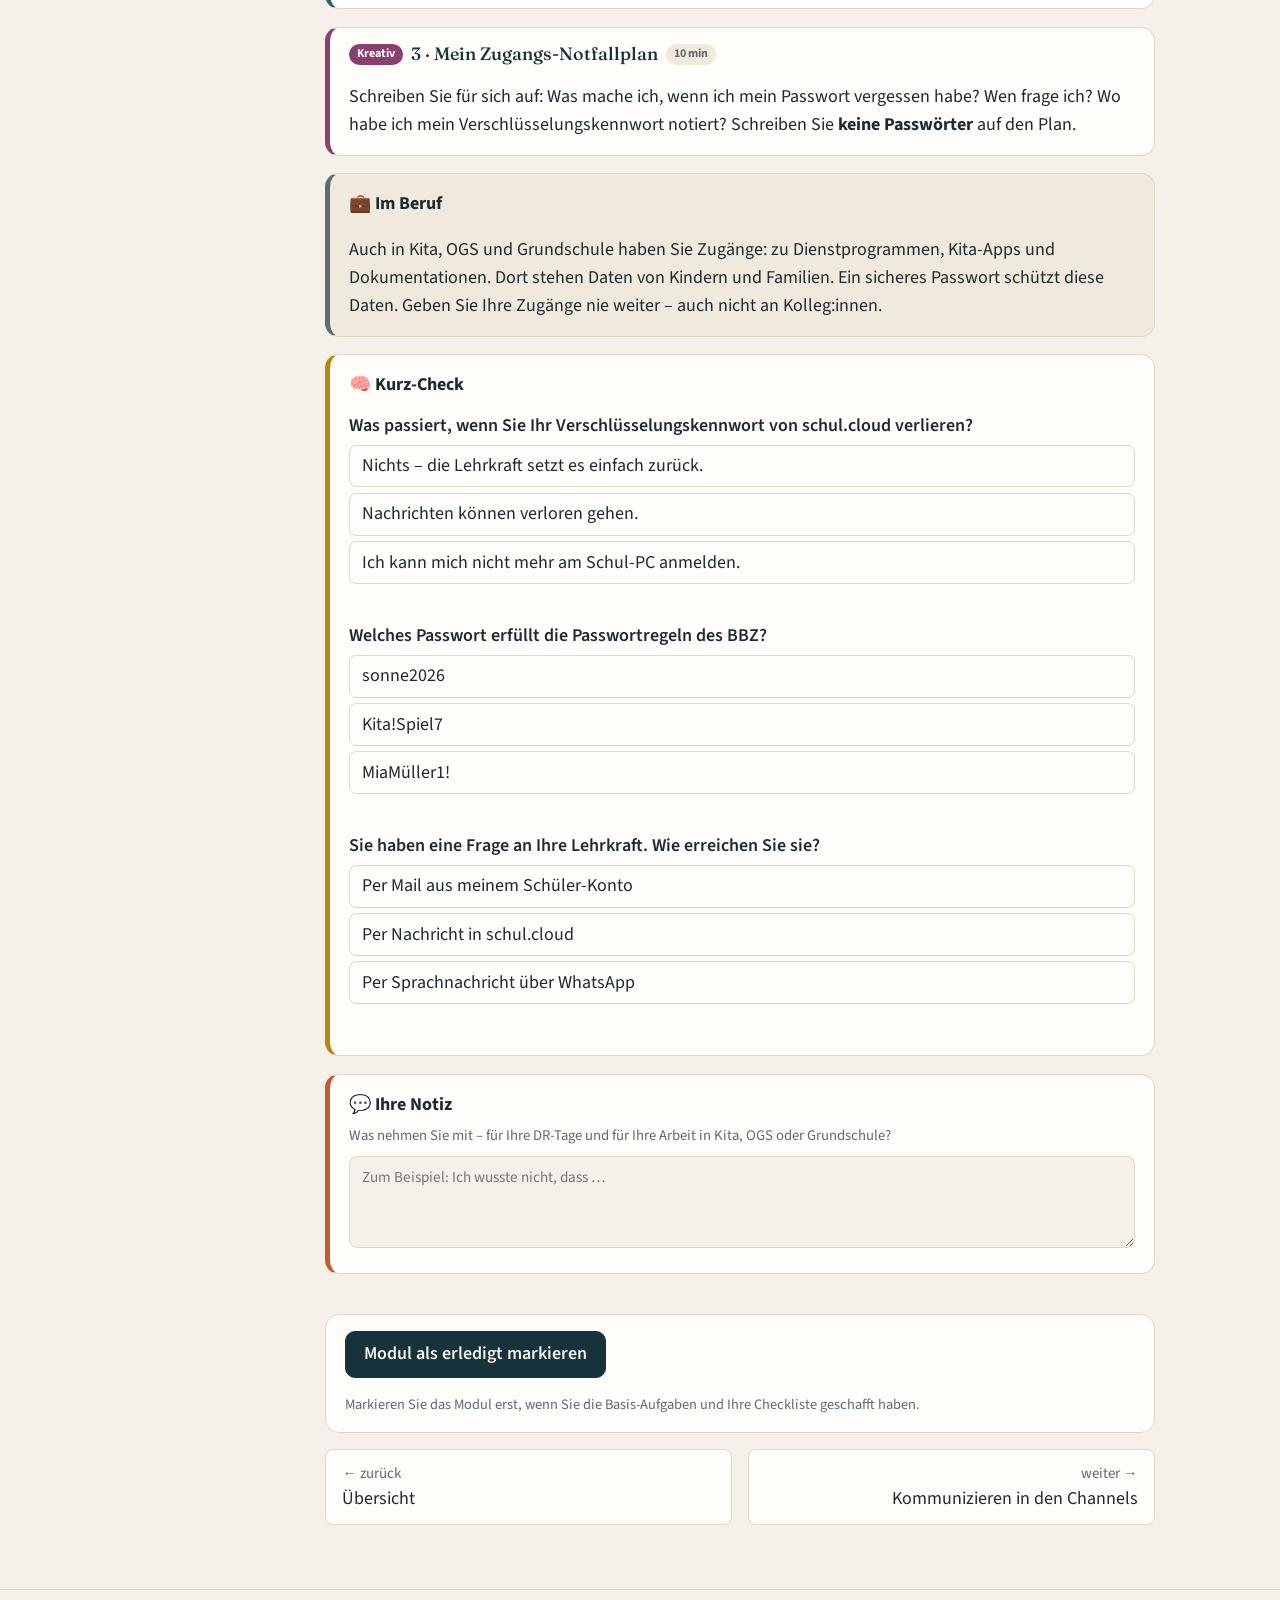
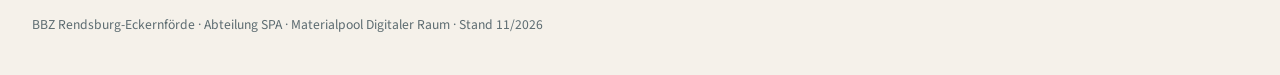
==== commit 40b8755c: "Feedback eingearbeitet und alle Module freigegeben - Channels je Fach statt Klassenchannel - Nextclo" ====
--- a/docs/g1-meine-zugange.html
+++ b/docs/g1-meine-zugange.html
@@ -15,7 +15,7 @@
 <div class="layout">
 <nav id="sidebar" aria-label="Lernpfad"></nav>
 <main>
-<div class="box warn"><strong>geprüft – noch nicht freigegeben</strong> – dieses Modul ist noch nicht von der Lehrkraft freigegeben.</div><div class="box goals"><div class="box-title">🎯 Das können Sie nach diesem Modul</div><ul><li>sich bei schul.cloud, Moodle und Office mit dem Schulkonto anmelden,</li><li>ein sicheres Passwort nach den Regeln des BBZ bilden,</li><li>das Verschlüsselungskennwort von schul.cloud sicher aufbewahren,</li><li>dem Klassenchannel beitreten.</li></ul></div><h2>1. Ihre Zugangsdaten</h2>
+<div class="box goals"><div class="box-title">🎯 Das können Sie nach diesem Modul</div><ul><li>sich bei schul.cloud, Moodle und Nextcloud mit dem Schulkonto anmelden,</li><li>ein sicheres Passwort nach den Regeln des BBZ bilden,</li><li>das Verschlüsselungskennwort von schul.cloud sicher aufbewahren,</li><li>den Channels Ihrer Fächer beitreten.</li></ul></div><h2>1. Ihre Zugangsdaten</h2>
 <p>Für Ihre DR-Tage brauchen Sie mehrere Dienste. Alle nutzen <strong>dasselbe Schulkonto</strong>:</p>
 <div class="table-wrap"><table>
 <thead>
@@ -27,15 +27,15 @@
 <tbody>
 <tr>
 <td><strong>schul.cloud</strong></td>
-<td>Nachrichten, Klassenchannel, Ankündigungen</td>
+<td>Nachrichten, Channels Ihrer Fächer, Ankündigungen</td>
 </tr>
 <tr>
 <td><strong>Moodle</strong></td>
 <td>Aufträge, Material, Abgaben</td>
 </tr>
 <tr>
-<td><strong>Microsoft Office</strong></td>
-<td>Texte, Präsentationen, gemeinsame Dateien</td>
+<td><strong>Nextcloud mit Euro-Office</strong></td>
+<td>Dateien speichern, Texte und Präsentationen, gemeinsame Dateien</td>
 </tr>
 <tr>
 <td><strong>BBZ-Cloud-App</strong></td>
@@ -68,7 +68,7 @@
 <li>Verbinden Sie Ihr Handy oder Ihren Laptop mit dem WLAN <strong>BBZ-Clients</strong>.</li>
 <li>Installieren Sie <strong>schul.cloud</strong> und <strong>Untis Mobile</strong> auf Ihrem Handy und melden Sie sich an.</li>
 <li>Öffnen Sie <strong>Moodle</strong> (moodle.bbz-rd-eck.de) und melden Sie sich an.</li>
-<li>Melden Sie sich bei <strong>Microsoft Office</strong> (office.com) an.</li>
+<li>Melden Sie sich bei der <strong>Nextcloud</strong> an. Die Adresse bekommen Sie von Ihrer Klassenleitung.</li>
 <li>Auf dem Laptop: Installieren Sie die <strong>BBZ-Cloud-App</strong>.</li>
 </ol>
 </div><div class="box warn"><div class="box-title">Wichtig: das Verschlüsselungskennwort von schul.cloud</div><p>Beim ersten Anmelden in schul.cloud legen Sie ein <strong>zweites Kennwort</strong> fest: das <strong>Verschlüsselungskennwort</strong>. Es schützt Ihre Nachrichten.
@@ -78,15 +78,15 @@
 <li>Ich kann mich am Schul-PC anmelden.</li>
 <li>Ich bin in schul.cloud angemeldet und habe mein Verschlüsselungskennwort sicher notiert.</li>
 <li>Ich kann mich in Moodle anmelden.</li>
-<li>Ich kann mich in Office anmelden.</li>
+<li>Ich kann mich in der Nextcloud anmelden.</li>
 <li>Ich habe das alles auch auf <strong>meinem eigenen Gerät</strong> getestet (Handy oder Laptop).</li>
 </ul>
-</div></div><h2>4. Dem Klassenchannel beitreten</h2>
-<p>Ein <strong>Channel</strong> ist ein Gruppenchat in schul.cloud. Ihre Klasse hat einen eigenen <strong>Klassenchannel</strong>. Dort stehen an DR-Tagen die Ankündigungen, die Links zur Videokonferenz und die Aufträge.</p>
+</div></div><h2>4. Den Channels beitreten</h2>
+<p>Ein <strong>Channel</strong> ist ein Gruppenchat in schul.cloud. Für <strong>jedes Fach und jedes Lernfeld</strong> gibt es einen eigenen Channel. Dort stehen an DR-Tagen die Ankündigungen, die Links zur Videokonferenz und die Aufträge für dieses Fach.</p>
 <div class="schritte"><ol class="steps">
 <li>Öffnen Sie schul.cloud.</li>
-<li>Treten Sie dem Klassenchannel bei. Den Einladungslink oder Code bekommen Sie von Ihrer Klassenleitung.</li>
-<li>Prüfen Sie: Sehen Sie die Nachrichten im Channel?</li>
+<li>Treten Sie den Channels Ihrer Fächer bei. Einladungslinks oder Codes bekommen Sie von Ihren Lehrkräften.</li>
+<li>Prüfen Sie: Sehen Sie in jedem Channel die Nachrichten?</li>
 </ol>
 </div><div class="box warn"><div class="box-title">Typischer Fehler</div><p>Mails aus Ihrem Schüler-Konto <strong>erreichen Lehrkräfte nicht</strong>. Schreiben Sie Lehrkräften immer über <strong>schul.cloud</strong>.</p>
 </div><div class="box task plus"><div class="task-head"><span class="lvl plus">Plus</span><h3>2 · Passwort-Check</h3><span class="lvl time">10 min</span></div><p>Prüfen Sie diese drei ausgedachten Passwörter mit der Checkliste aus Abschnitt 2. Welche Regel ist verletzt?</p>
@@ -102,7 +102,7 @@
 </ol>
 </details></div><div class="box task kreativ"><div class="task-head"><span class="lvl kreativ">Kreativ</span><h3>3 · Mein Zugangs-Notfallplan</h3><span class="lvl time">10 min</span></div><p>Schreiben Sie für sich auf: Was mache ich, wenn ich mein Passwort vergessen habe? Wen frage ich? Wo habe ich mein Verschlüsselungskennwort notiert?
 Schreiben Sie <strong>keine Passwörter</strong> auf den Plan.</p>
-</div><div class="box note"><div class="box-title">💼 Im Beruf</div><p>Auch in Kita, OGS und Jugendhilfe haben Sie Zugänge: zu Dienstprogrammen, Kita-Apps und Dokumentationen. Dort stehen Daten von Kindern und Familien. Ein sicheres Passwort schützt diese Daten. Geben Sie Ihre Zugänge nie weiter – auch nicht an Kolleg:innen.</p>
+</div><div class="box note"><div class="box-title">💼 Im Beruf</div><p>Auch in Kita, OGS und Grundschule haben Sie Zugänge: zu Dienstprogrammen, Kita-Apps und Dokumentationen. Dort stehen Daten von Kindern und Familien. Ein sicheres Passwort schützt diese Daten. Geben Sie Ihre Zugänge nie weiter – auch nicht an Kolleg:innen.</p>
 </div><div class="box quiz"><div class="box-title">🧠 Kurz-Check</div><div class="qa" data-right="2"><p class="q">Was passiert, wenn Sie Ihr Verschlüsselungskennwort von schul.cloud verlieren?</p><ol><li>Nichts – die Lehrkraft setzt es einfach zurück.</li><li>Nachrichten können verloren gehen.</li><li>Ich kann mich nicht mehr am Schul-PC anmelden.</li></ol><p class="fb" data-ok="Richtig. Das Verschlüsselungskennwort schützt Ihre Nachrichten. Ohne es kann schul.cloud alte Nachrichten nicht mehr entschlüsseln." data-no="Nicht ganz. Das Verschlüsselungskennwort ist ein eigenes Kennwort nur für Ihre Nachrichten in schul.cloud. Geht es verloren, können Nachrichten verloren gehen."></p></div><div class="qa" data-right="2"><p class="q">Welches Passwort erfüllt die Passwortregeln des BBZ?</p><ol><li>sonne2026</li><li>Kita!Spiel7</li><li>MiaMüller1!</li></ol><p class="fb" data-ok="Genau. Mindestens 8 Zeichen, Groß- und Kleinbuchstaben, eine Zahl, ein Sonderzeichen – und kein Name." data-no="Prüfen Sie noch einmal alle Regeln. „sonne2026“ hat keinen Großbuchstaben und kein Sonderzeichen. „MiaMüller1!“ enthält einen Namen."></p></div><div class="qa" data-right="2"><p class="q">Sie haben eine Frage an Ihre Lehrkraft. Wie erreichen Sie sie?</p><ol><li>Per Mail aus meinem Schüler-Konto</li><li>Per Nachricht in schul.cloud</li><li>Per Sprachnachricht über WhatsApp</li></ol><p class="fb" data-ok="Richtig. Mails aus dem Schüler-Konto erreichen Lehrkräfte nicht. Nachrichten laufen über schul.cloud." data-no="Mails aus dem Schüler-Konto kommen bei Lehrkräften nicht an, und private Messenger sind nicht vorgesehen. Nutzen Sie schul.cloud."></p></div></div>
 </main>
 </div>
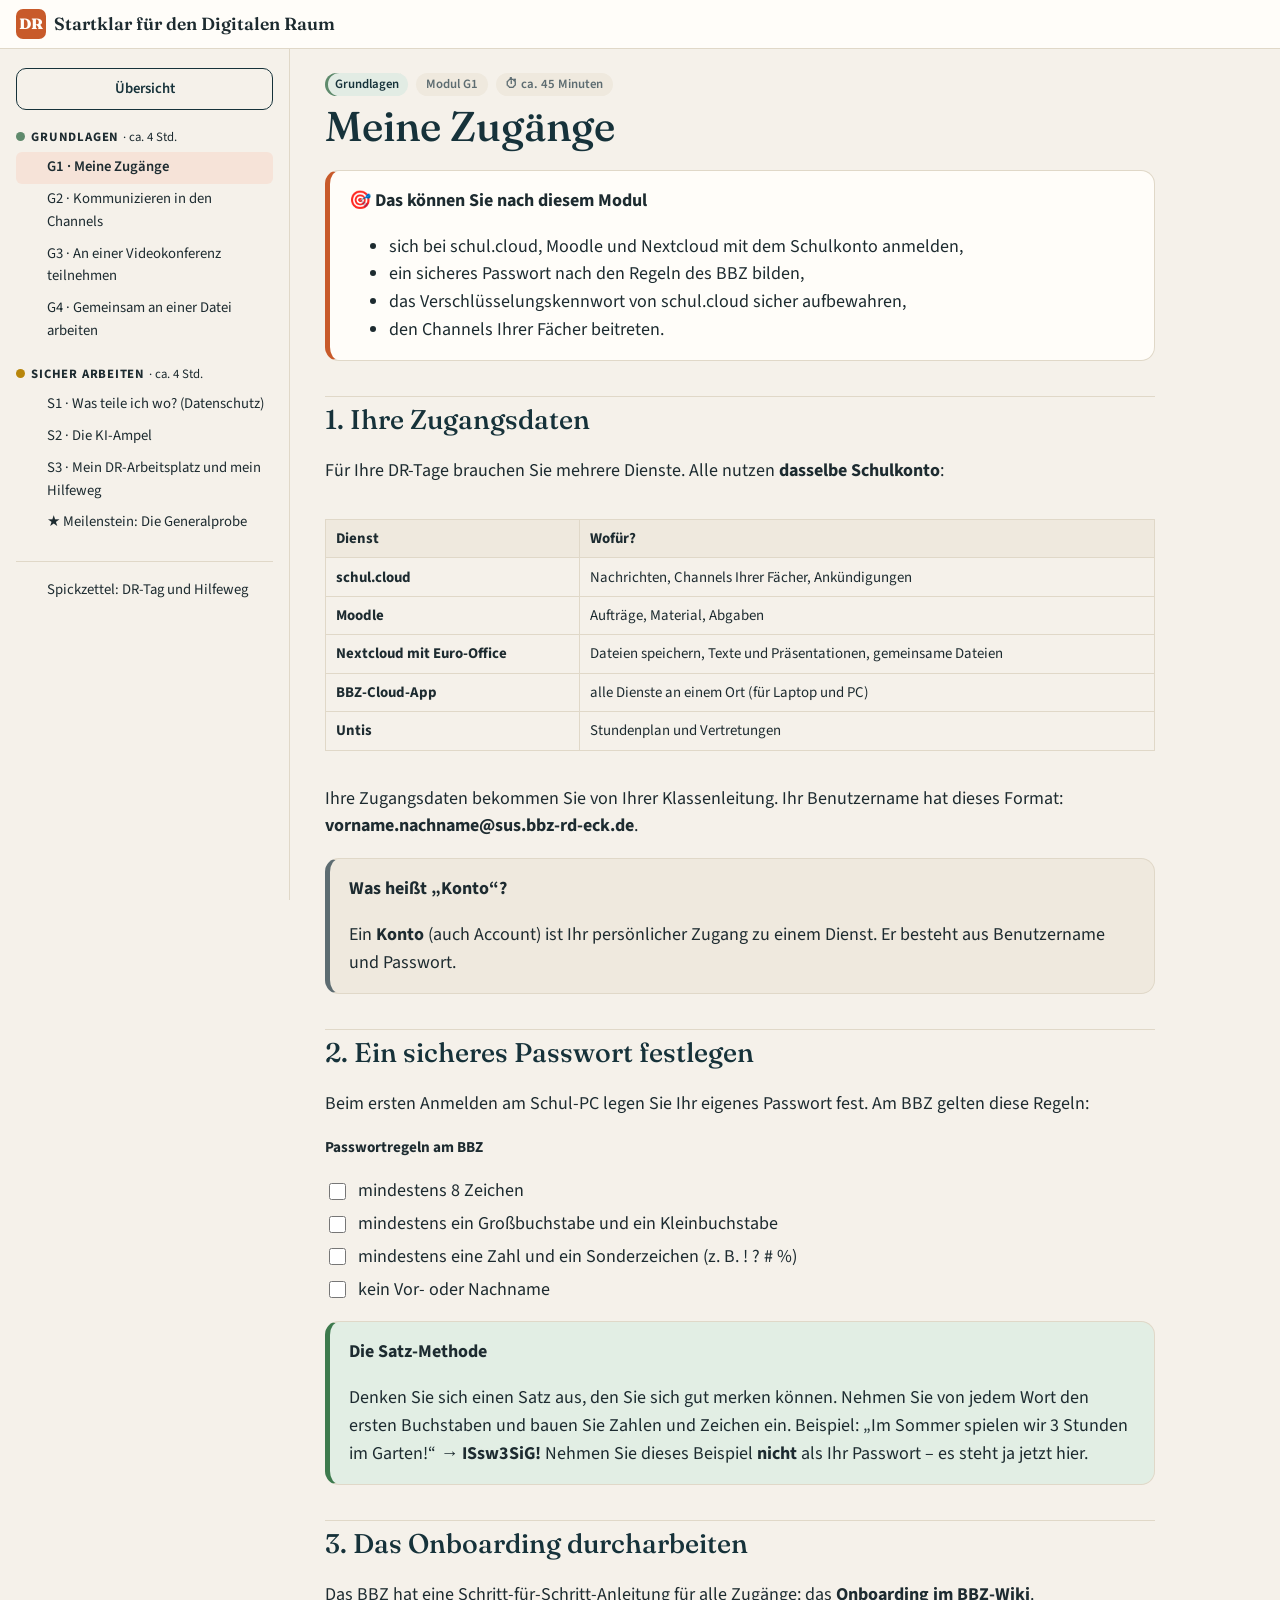
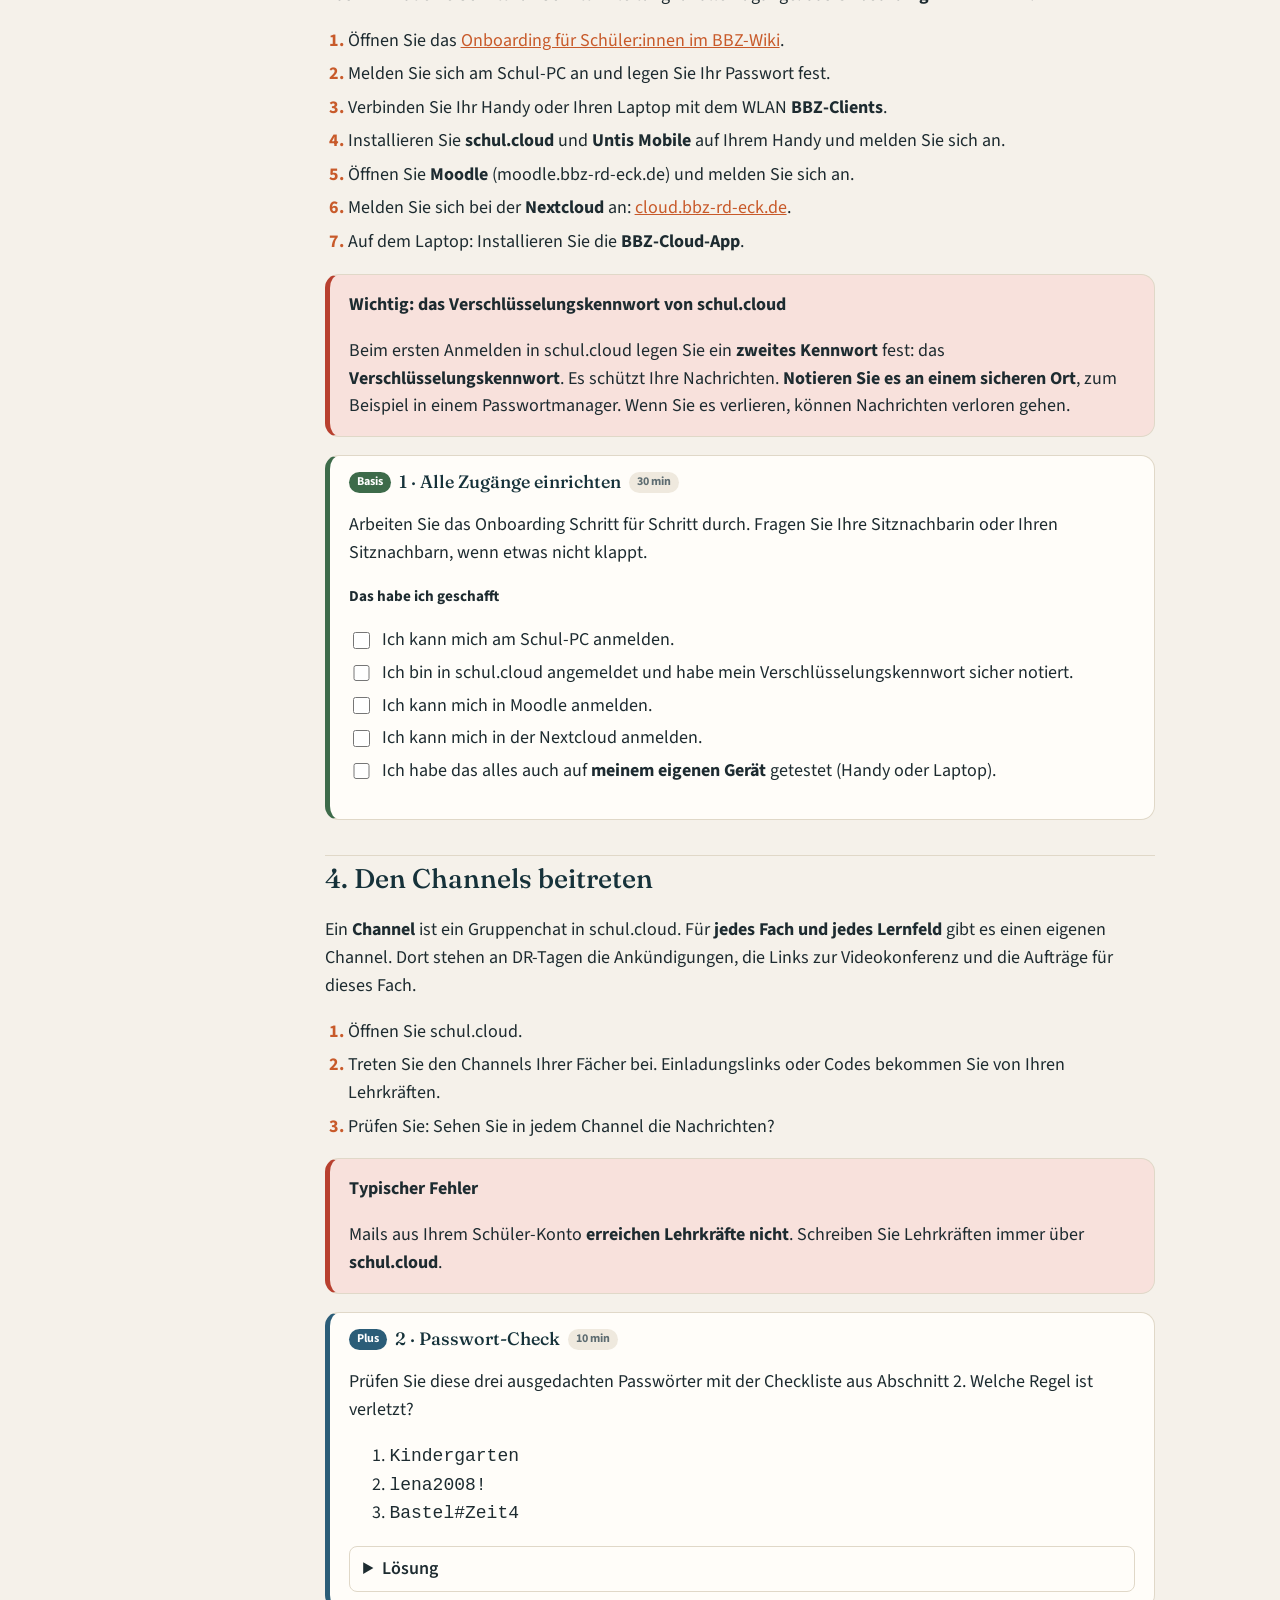
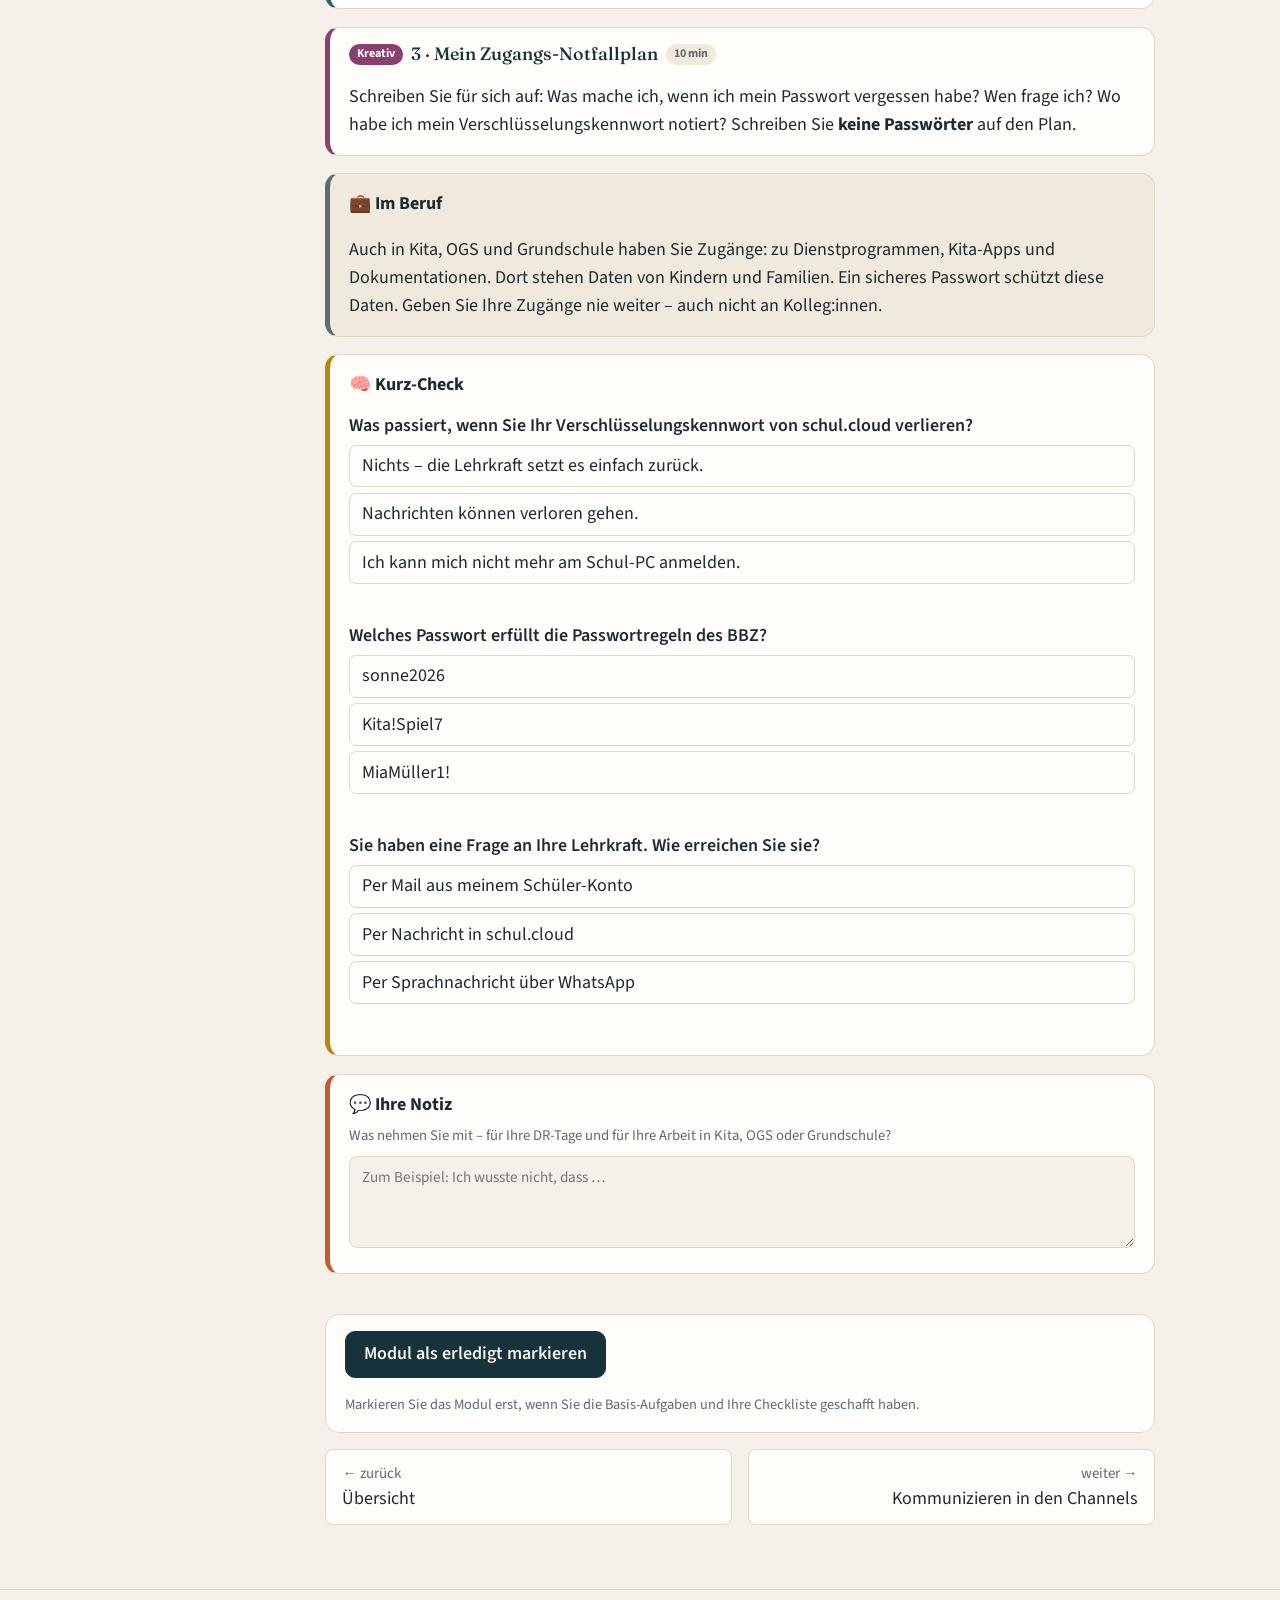
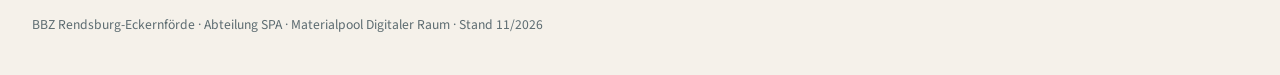
==== commit d16338b4: "G4: Menüwege für Kommentar und Versionsverlauf (OnlyOffice/Euro-Office); G1: Nextcloud-Adresse Co-Au" ====
--- a/docs/g1-meine-zugange.html
+++ b/docs/g1-meine-zugange.html
@@ -68,7 +68,7 @@
 <li>Verbinden Sie Ihr Handy oder Ihren Laptop mit dem WLAN <strong>BBZ-Clients</strong>.</li>
 <li>Installieren Sie <strong>schul.cloud</strong> und <strong>Untis Mobile</strong> auf Ihrem Handy und melden Sie sich an.</li>
 <li>Öffnen Sie <strong>Moodle</strong> (moodle.bbz-rd-eck.de) und melden Sie sich an.</li>
-<li>Melden Sie sich bei der <strong>Nextcloud</strong> an. Die Adresse bekommen Sie von Ihrer Klassenleitung.</li>
+<li>Melden Sie sich bei der <strong>Nextcloud</strong> an: <a href="https://cloud.bbz-rd-eck.de" target="_blank" rel="noopener">cloud.bbz-rd-eck.de</a>.</li>
 <li>Auf dem Laptop: Installieren Sie die <strong>BBZ-Cloud-App</strong>.</li>
 </ol>
 </div><div class="box warn"><div class="box-title">Wichtig: das Verschlüsselungskennwort von schul.cloud</div><p>Beim ersten Anmelden in schul.cloud legen Sie ein <strong>zweites Kennwort</strong> fest: das <strong>Verschlüsselungskennwort</strong>. Es schützt Ihre Nachrichten.
